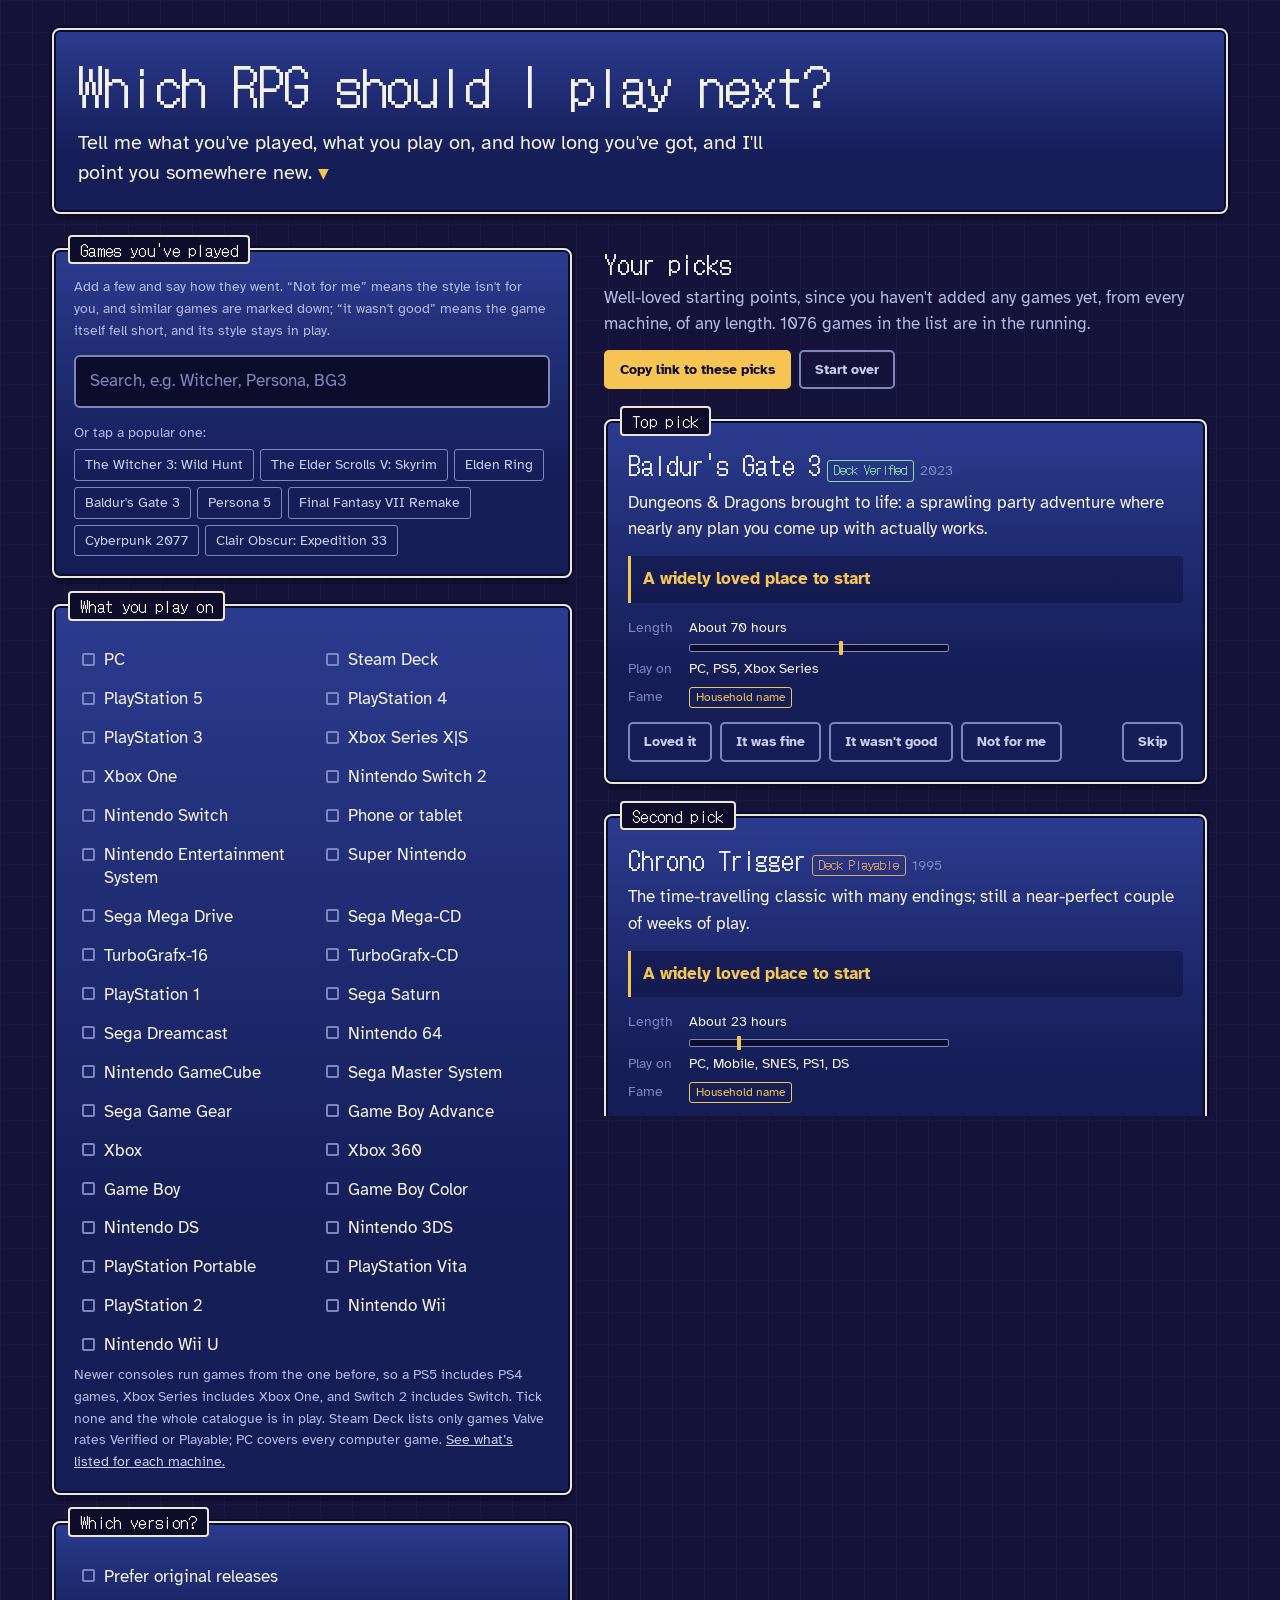
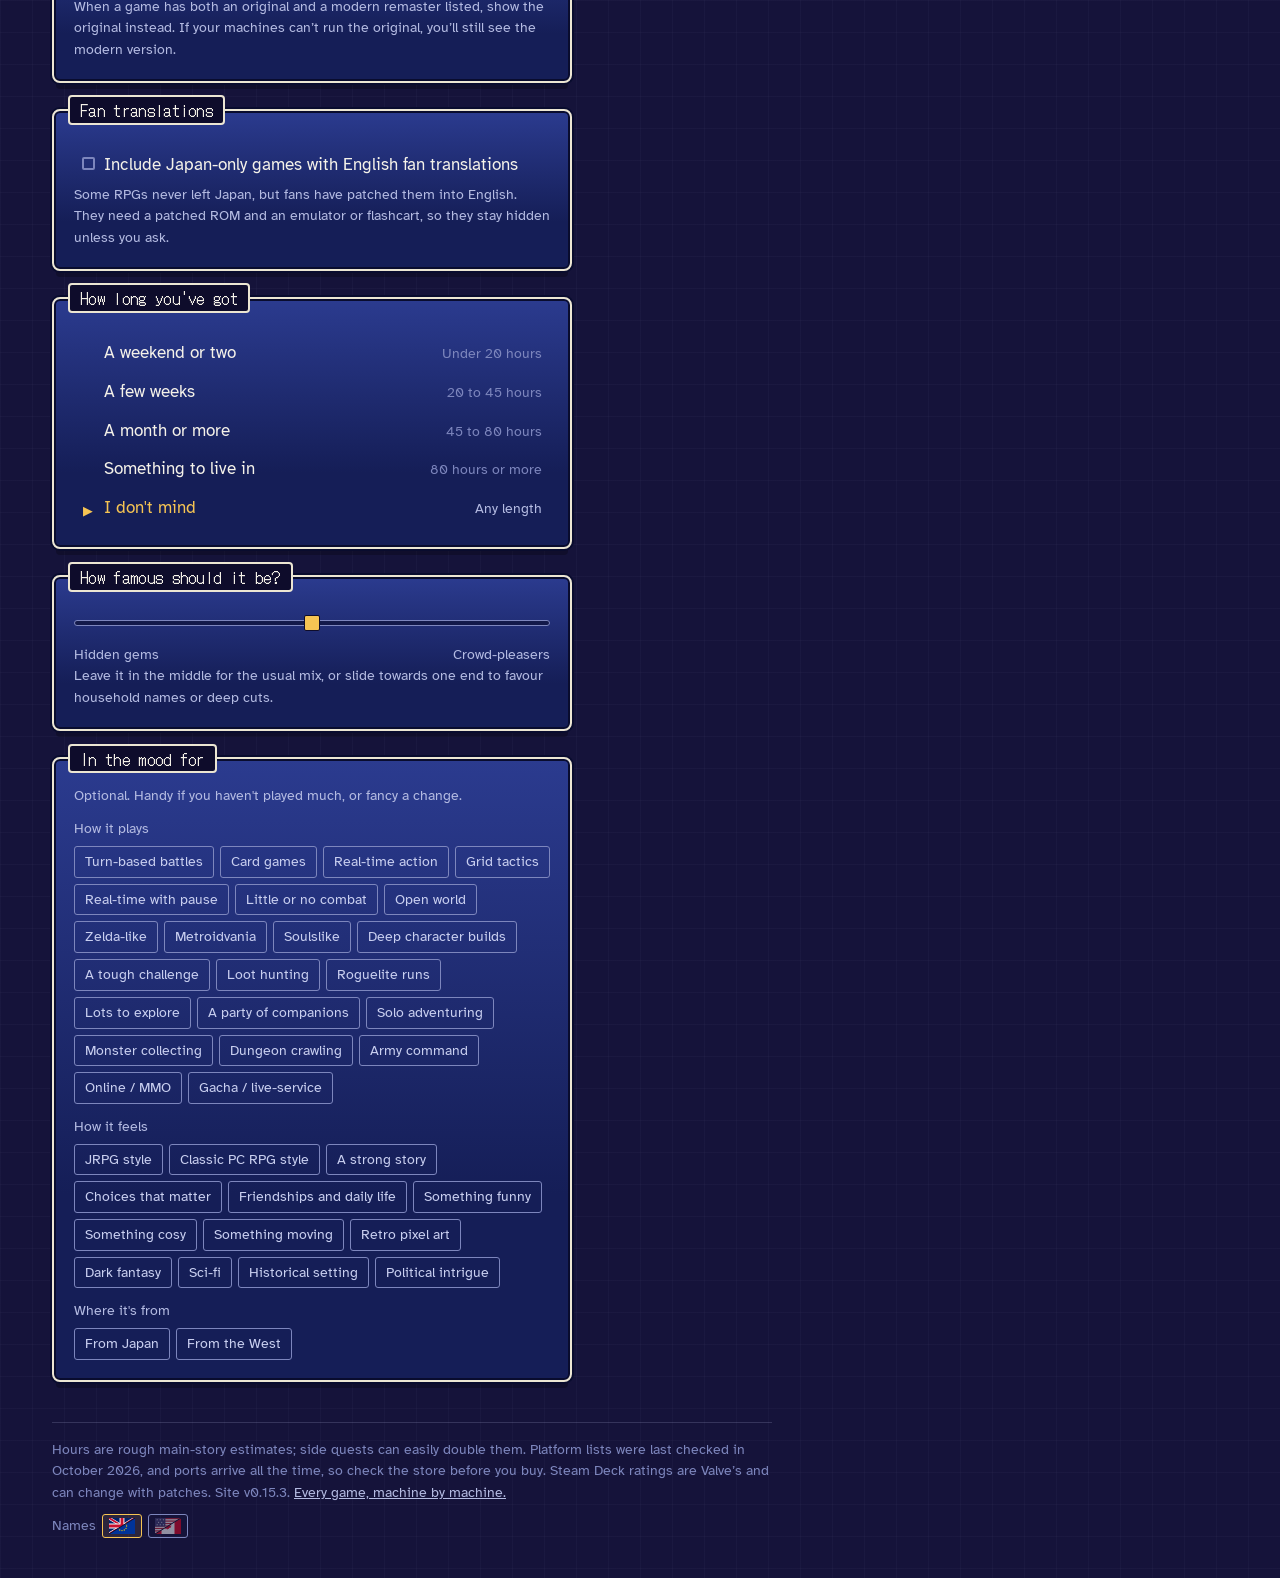
==== index.html @ 45188379 "chore: Bump the footer version to 0.15.3" ====
<!doctype html>
<html lang="en-GB">
<head>
  <meta charset="utf-8">
  <meta name="viewport" content="width=device-width, initial-scale=1">
  <title>Which RPG should I play next?</title>
  <meta name="description" content="Tell it what RPGs you've played, what you play on, and how long you've got, and it suggests what to play next.">
  <meta name="color-scheme" content="dark">
  <meta name="theme-color" content="#15133a">
  <link rel="icon" href="favicon.svg" type="image/svg+xml">
  <link rel="preconnect" href="https://fonts.googleapis.com">
  <link rel="preconnect" href="https://fonts.gstatic.com" crossorigin>
  <link rel="stylesheet" href="https://fonts.googleapis.com/css2?family=Atkinson+Hyperlegible:ital,wght@0,400;0,700;1,400&family=DotGothic16&display=swap">
  <link rel="stylesheet" href="css/style.css">
</head>
<body>
  <a class="skip-link" href="#results">Skip to your picks</a>

  <div class="page">
    <header class="intro window">
      <h1>Which RPG should I play next?</h1>
      <p class="dialogue" id="dialogue">Tell me what you've played, what you play on, and how long you've got, and I'll point you somewhere new.</p>
    </header>

    <noscript>
      <p class="window noscript">This page needs JavaScript to work out your picks. Turn it on and reload.</p>
    </noscript>

    <main class="layout">
      <form class="choices" id="choices" autocomplete="off">
        <section class="window" aria-labelledby="played-title">
          <h2 class="nameplate" id="played-title">Games you've played</h2>
          <p class="hint">Add a few and say how they went. &ldquo;Not for me&rdquo; means the style isn't for you, and similar games are marked down; &ldquo;it wasn't good&rdquo; means the game itself fell short, and its style stays in play.</p>

          <div class="combo">
            <label class="sr-only" for="game-search">Search for a game you've played</label>
            <input id="game-search" class="search" type="text" role="combobox"
                   aria-autocomplete="list" aria-expanded="false" aria-controls="game-options"
                   placeholder="Search, e.g. Witcher, Persona, BG3" spellcheck="false">
            <ul id="game-options" class="options" role="listbox" aria-label="Matching games" hidden></ul>
          </div>

          <div class="quick" id="quick-wrap">
            <p class="quick-label" id="quick-label">Or tap a popular one:</p>
            <div class="quick-list" id="quick-add" role="group" aria-labelledby="quick-label"></div>
          </div>

          <ul class="played" id="played-list" aria-label="Your played games"></ul>
        </section>

        <section class="window" aria-labelledby="machines-title">
          <h2 class="nameplate" id="machines-title">What you play on</h2>
          <fieldset>
            <legend class="sr-only">Machines you own</legend>
            <div class="menu menu-grid" id="machines"></div>
          </fieldset>
          <div class="menu machine-filter" id="machine-filter" hidden>
            <label class="opt opt-check" id="native-opt">
              <input type="checkbox" id="native-only">
              <span class="mark" aria-hidden="true"></span>
              <span class="label">Only games made for these machines</span>
            </label>
            <label class="opt opt-check">
              <input type="checkbox" id="home-only">
              <span class="mark" aria-hidden="true"></span>
              <span class="label">Hide ports from other machines</span>
            </label>
          </div>
          <p class="hint">Newer consoles run games from the one before, so a PS5 includes PS4 games, Xbox Series includes Xbox One, and Switch 2 includes Switch. Tick none and the whole catalogue is in play. Steam Deck lists only games Valve rates Verified or Playable; PC covers every computer game. <a href="catalogue.html">See what&#8217;s listed for each machine.</a></p>
        </section>

        <section class="window" aria-labelledby="version-title">
          <h2 class="nameplate" id="version-title">Which version?</h2>
          <div class="menu">
            <label class="opt opt-check">
              <input type="checkbox" id="prefer-original">
              <span class="mark" aria-hidden="true"></span>
              <span class="label">Prefer original releases</span>
            </label>
          </div>
          <p class="hint">When a game has both an original and a modern remaster listed, show the original instead. If your machines can&#8217;t run the original, you&#8217;ll still see the modern version.</p>
        </section>

        <section class="window" id="fan-section" aria-labelledby="fan-title" hidden>
          <h2 class="nameplate" id="fan-title">Fan translations</h2>
          <div class="menu">
            <label class="opt opt-check">
              <input type="checkbox" id="fan-toggle">
              <span class="mark" aria-hidden="true"></span>
              <span class="label">Include Japan-only games with English fan translations</span>
            </label>
          </div>
          <p class="hint">Some RPGs never left Japan, but fans have patched them into English. They need a patched ROM and an emulator or flashcart, so they stay hidden unless you ask.</p>
        </section>

        <section class="window" aria-labelledby="time-title">
          <h2 class="nameplate" id="time-title">How long you've got</h2>
          <fieldset>
            <legend class="sr-only">How long you want to play for</legend>
            <div class="menu" id="lengths"></div>
          </fieldset>
        </section>

        <section class="window" aria-labelledby="fame-title">
          <h2 class="nameplate" id="fame-title">How famous should it be?</h2>
          <div class="fame-slider">
            <label class="sr-only" for="fame-range">How far to lean between hidden gems and crowd-pleasers</label>
            <input type="range" id="fame-range" min="0" max="100" step="10" value="50">
            <div class="fame-ends" aria-hidden="true">
              <span>Hidden gems</span>
              <span>Crowd-pleasers</span>
            </div>
          </div>
          <p class="hint">Leave it in the middle for the usual mix, or slide towards one end to favour household names or deep cuts.</p>
        </section>

        <section class="window" aria-labelledby="mood-title">
          <h2 class="nameplate" id="mood-title">In the mood for</h2>
          <p class="hint">Optional. Handy if you haven't played much, or fancy a change.</p>
          <div id="moods"></div>
        </section>

        <section class="window" id="different-section" aria-labelledby="different-title" hidden>
          <h2 class="nameplate" id="different-title">Up for something new?</h2>
          <p class="hint">Optional. Flip the picks away from your usual taste.</p>
          <div class="menu">
            <label class="opt opt-check">
              <input type="checkbox" id="different-toggle">
              <span class="mark" aria-hidden="true"></span>
              <span class="label">Show me something different</span>
            </label>
          </div>
        </section>

        <a class="jump" href="#results">See your picks</a>
      </form>

      <section class="results" id="results" aria-labelledby="results-title" tabindex="-1">
        <div class="results-head">
          <h2 id="results-title">Your picks</h2>
          <p class="summary" id="results-summary"></p>
          <div class="actions">
            <button type="button" class="btn" id="copy-link">Copy link to these picks</button>
            <button type="button" class="btn btn-quiet" id="unskip" hidden>Bring back skipped titles</button>
            <button type="button" class="btn btn-quiet" id="reset">Start over</button>
          </div>
        </div>
        <div id="picks"></div>
      </section>
    </main>

    <footer class="footer">
      <p>Hours are rough main-story estimates; side quests can easily double them. Platform lists were last checked in <span id="updated">October 2026</span>, and ports arrive all the time, so check the store before you buy. Steam Deck ratings are Valve&#8217;s and can change with patches. Site v<span id="version">0.15.3</span>. <a href="catalogue.html">Every game, machine by machine.</a></p>
      <div class="name-toggle" role="group" aria-label="Game names">
        <span class="name-toggle-label" aria-hidden="true">Names</span>
        <button type="button" class="name-opt" data-name="eu" aria-pressed="true" aria-label="UK and European names">
          <svg viewBox="0 0 26 16" width="26" height="16" aria-hidden="true" focusable="false">
            <defs>
              <clipPath id="feu-a"><polygon points="0,0 26,0 0,16"/></clipPath>
              <clipPath id="feu-b"><polygon points="26,0 26,16 0,16"/></clipPath>
            </defs>
            <g clip-path="url(#feu-a)">
              <rect width="26" height="16" fill="#012169"/>
              <path d="M0 0L26 16M26 0L0 16" stroke="#ffffff" stroke-width="2.8"/>
              <path d="M0 0L26 16M26 0L0 16" stroke="#c8102e" stroke-width="1.9"/>
              <path d="M13 0V16M0 8H26" stroke="#ffffff" stroke-width="4.8"/>
              <path d="M13 0V16M0 8H26" stroke="#c8102e" stroke-width="2.9"/>
            </g>
            <g clip-path="url(#feu-b)">
              <rect width="26" height="16" fill="#003399"/>
              <g fill="#ffcc00">
                <circle cx="17.6" cy="8" r="0.65"/><circle cx="17" cy="5.7" r="0.65"/><circle cx="15.3" cy="4" r="0.65"/>
                <circle cx="13" cy="3.4" r="0.65"/><circle cx="10.7" cy="4" r="0.65"/><circle cx="9" cy="5.7" r="0.65"/>
                <circle cx="8.4" cy="8" r="0.65"/><circle cx="9" cy="10.3" r="0.65"/><circle cx="10.7" cy="12" r="0.65"/>
                <circle cx="13" cy="12.6" r="0.65"/><circle cx="15.3" cy="12" r="0.65"/><circle cx="17" cy="10.3" r="0.65"/>
              </g>
            </g>
            <line x1="0" y1="16" x2="26" y2="0" stroke="#0e0c2b" stroke-width="1"/>
          </svg>
        </button>
        <button type="button" class="name-opt" data-name="na" aria-pressed="false" aria-label="North American names">
          <svg viewBox="0 0 26 16" width="26" height="16" aria-hidden="true" focusable="false">
            <defs>
              <clipPath id="fna-a"><polygon points="0,0 26,0 0,16"/></clipPath>
              <clipPath id="fna-b"><polygon points="26,0 26,16 0,16"/></clipPath>
            </defs>
            <g clip-path="url(#fna-a)">
              <rect width="26" height="16" fill="#f7f7f7"/>
              <g fill="#b22234">
                <rect width="26" height="1.24" y="0"/><rect width="26" height="1.24" y="2.46"/><rect width="26" height="1.24" y="4.92"/>
                <rect width="26" height="1.24" y="7.38"/><rect width="26" height="1.24" y="9.85"/><rect width="26" height="1.24" y="12.31"/>
                <rect width="26" height="1.24" y="14.77"/>
              </g>
              <rect width="10.4" height="8.62" fill="#3c3b6e"/>
              <g fill="#ffffff">
                <circle cx="2.1" cy="1.8" r="0.5"/><circle cx="5.2" cy="1.8" r="0.5"/><circle cx="8.3" cy="1.8" r="0.5"/>
                <circle cx="3.65" cy="4.3" r="0.5"/><circle cx="6.75" cy="4.3" r="0.5"/>
                <circle cx="2.1" cy="6.8" r="0.5"/><circle cx="5.2" cy="6.8" r="0.5"/><circle cx="8.3" cy="6.8" r="0.5"/>
              </g>
            </g>
            <g clip-path="url(#fna-b)">
              <rect width="26" height="16" fill="#f7f7f7"/>
              <rect width="6.5" height="16" fill="#d80621"/>
              <rect x="19.5" width="6.5" height="16" fill="#d80621"/>
              <path fill="#d80621" d="M13 4.4l1 1.8 1.5-.6-.5 1.8 1.7.4-1.4 1.3.5.9-1.8-.3.2 1.5-1.2-.6-.8 1.1-.8-1.1-1.2.6.2-1.5-1.8.3.5-.9-1.4-1.3 1.7-.4-.5-1.8 1.5.6z"/>
            </g>
            <line x1="0" y1="16" x2="26" y2="0" stroke="#0e0c2b" stroke-width="1"/>
          </svg>
        </button>
      </div>
    </footer>
  </div>

  <div class="sr-only" id="announcer" aria-live="polite"></div>

  <script src="js/games.js"></script>
  <script src="js/recommend.js"></script>
  <script src="js/app.js"></script>
</body>
</html>
---- css/style.css ----
/*
 * Look and feel: classic RPG menu windows on a night-sky backdrop.
 * The one loud idea is the window frame and its gold selection cursor;
 * everything else stays quiet so the picks are easy to read.
 */

:root {
  --night: #15133a;
  --night-deep: #0e0c2b;
  --win-top: #2b3b8f;
  --win-bottom: #151e57;
  --frame: #ece6d3;
  --frame-shadow: #090c2e;
  --ink: #f5f2e9;
  --muted: #b4bbe2;
  --faint: #7d86bd;
  --gold: #f6c453;
  --mint: #8bdda6;
  --rose: #f29393;
  --amber: #e8a15d;
  --mist: #c9cff0;

  --display: "DotGothic16", ui-monospace, "Courier New", monospace;
  --body: "Atkinson Hyperlegible", system-ui, -apple-system, "Segoe UI", sans-serif;

  --step--1: 0.875rem;
  --step-0: 1.0625rem;
  --step-1: 1.25rem;
  --step-2: 1.6rem;
  --step-3: clamp(2rem, 4.6vw, 3.25rem);

  --gutter: 16px;
  color-scheme: dark;
}

*,
*::before,
*::after { box-sizing: border-box; }

html { -webkit-text-size-adjust: 100%; }

body {
  margin: 0;
  min-height: 100vh;
  background-color: var(--night);
  /* A faint tile grid, like the squares of an overworld map */
  background-image:
    linear-gradient(rgba(180, 187, 226, 0.035) 1px, transparent 1px),
    linear-gradient(90deg, rgba(180, 187, 226, 0.035) 1px, transparent 1px);
  background-size: 32px 32px;
  color: var(--ink);
  font-family: var(--body);
  font-size: var(--step-0);
  line-height: 1.55;
}

h1, h2, h3, h4 { margin: 0; font-weight: 400; }
p { margin: 0; }
ul, ol { margin: 0; padding: 0; list-style: none; }
fieldset { border: 0; margin: 0; padding: 0; min-width: 0; }
button, input { font: inherit; color: inherit; }

:focus-visible {
  outline: 2px dashed var(--gold);
  outline-offset: 3px;
}

.sr-only {
  position: absolute !important;
  width: 1px; height: 1px;
  padding: 0; margin: -1px;
  overflow: hidden; clip: rect(0 0 0 0);
  white-space: nowrap; border: 0;
}

.skip-link {
  position: absolute;
  left: 12px; top: -60px;
  z-index: 10;
  padding: 8px 14px;
  background: var(--gold);
  color: var(--night-deep);
  font-weight: 700;
  border-radius: 4px;
}
.skip-link:focus { top: 12px; }

/* ---------- Page layout ---------- */

.page {
  max-width: 1240px;
  margin: 0 auto;
  padding: 28px var(--gutter) 40px;
}

.layout {
  display: grid;
  gap: 8px;
  grid-template-columns: minmax(0, 1fr);
  margin-top: 8px;
}

@media (min-width: 1000px) {
  :root { --gutter: 32px; }
  .layout {
    grid-template-columns: minmax(0, 5fr) minmax(0, 6fr);
    gap: 32px;
    align-items: start;
  }
  .results {
    position: sticky;
    top: 16px;
    max-height: calc(100vh - 32px);
    overflow-y: auto;
    scrollbar-gutter: stable;
    scrollbar-color: var(--faint) transparent;
    padding-right: 6px;
  }
  .jump { display: none !important; }
}

/* ---------- The window frame ---------- */

.window {
  position: relative;
  margin-top: 26px;
  padding: 26px 20px 20px;
  border: 2px solid var(--frame);
  border-radius: 8px;
  background: linear-gradient(180deg, var(--win-top), var(--win-bottom) 70%);
  /* Dark keyline inside and out, for the classic double-frame look */
  box-shadow:
    0 0 0 2px var(--frame-shadow),
    inset 0 0 0 2px var(--frame-shadow),
    0 10px 0 -4px rgba(0, 0, 0, 0.25);
}

.nameplate {
  position: absolute;
  top: -0.95em;
  left: 14px;
  padding: 2px 10px 1px;
  background: var(--night-deep);
  border: 2px solid var(--frame);
  border-radius: 4px;
  font-family: var(--display);
  font-size: 1rem;
  line-height: 1.4;
  color: var(--ink);
  letter-spacing: 0.02em;
}

.hint {
  color: var(--muted);
  font-size: var(--step--1);
  max-width: 60ch;
}

/* ---------- Intro ---------- */

.intro {
  margin-top: 0;
  padding: 26px 24px 22px;
}

.intro h1 {
  font-family: var(--display);
  font-size: var(--step-3);
  line-height: 1.12;
  letter-spacing: 0.01em;
  max-width: 18ch;
  text-wrap: balance;
}

@media (min-width: 760px) {
  .intro h1 { max-width: none; }
}

.dialogue {
  margin-top: 14px;
  max-width: 54ch;
  min-height: 3.1em;
  font-size: var(--step-1);
  line-height: 1.5;
  color: var(--ink);
}

.caret {
  display: inline-block;
  margin-left: 6px;
  color: var(--gold);
  font-size: 0.7em;
  vertical-align: 0.1em;
  animation: caret-bob 0.9s steps(2, end) infinite;
}

@keyframes caret-bob {
  0% { transform: translateY(0); }
  100% { transform: translateY(3px); }
}

.noscript { margin-top: 26px; }

/* ---------- Played games ---------- */

.combo { position: relative; margin-top: 14px; }

.search {
  width: 100%;
  padding: 11px 14px;
  background: var(--night-deep);
  border: 2px solid var(--faint);
  border-radius: 6px;
  color: var(--ink);
}
.search::placeholder { color: var(--faint); }
.search:focus { border-color: var(--gold); outline: none; }
.search:focus-visible { outline: none; box-shadow: 0 0 0 2px rgba(246, 196, 83, 0.35); }

.options {
  position: absolute;
  z-index: 5;
  left: 0; right: 0;
  top: calc(100% + 6px);
  max-height: 320px;
  overflow-y: auto;
  padding: 6px;
  background: var(--night-deep);
  border: 2px solid var(--frame);
  border-radius: 6px;
  box-shadow: 0 0 0 2px var(--frame-shadow), 0 14px 30px rgba(0, 0, 0, 0.45);
}

.option {
  position: relative;
  display: flex;
  align-items: baseline;
  justify-content: space-between;
  gap: 12px;
  padding: 8px 10px 8px 28px;
  border-radius: 4px;
  cursor: pointer;
}
.option .year { color: var(--faint); font-size: var(--step--1); flex: none; }
.option.is-active { background: rgba(246, 196, 83, 0.12); }
.option.is-active::before {
  content: "\25B6";
  position: absolute;
  left: 8px;
  color: var(--gold);
  font-size: 0.75em;
  top: 0.95em;
}
.option.is-empty { cursor: default; color: var(--muted); padding-left: 10px; }

.quick { margin-top: 14px; }
.quick-label { color: var(--muted); font-size: var(--step--1); }
.quick-list { display: flex; flex-wrap: wrap; gap: 6px; margin-top: 6px; }
.quick[hidden] { display: none; }

.chip-btn {
  padding: 4px 10px;
  background: transparent;
  border: 1px solid var(--faint);
  border-radius: 3px;
  color: var(--mist);
  font-size: var(--step--1);
  cursor: pointer;
}
.chip-btn:hover { border-color: var(--gold); color: var(--ink); }

.played { margin-top: 16px; display: grid; gap: 8px; }
.played:empty { display: none; }

.played-row {
  display: grid;
  grid-template-columns: minmax(0, 1fr) auto;
  grid-template-areas:
    "title remove"
    "feel feel";
  gap: 8px 10px;
  align-items: center;
  padding: 10px 10px 10px 12px;
  background: rgba(9, 12, 46, 0.45);
  border-radius: 6px;
}
.played-title { grid-area: title; font-weight: 700; line-height: 1.3; }
.feel { grid-area: feel; display: flex; flex-wrap: wrap; gap: 4px; }
.remove { grid-area: remove; }

/* Beside the title when the page is one wide column. The two-column layout's
   sidebar is too narrow for four verdicts, so there they stay underneath. */
@media (min-width: 640px) and (max-width: 999px) {
  .played-row {
    grid-template-columns: minmax(14rem, 1fr) auto auto;
    grid-template-areas: "title feel remove";
  }
}

.feel-opt { position: relative; }
.feel-opt input {
  position: absolute;
  inset: 0;
  opacity: 0;
  margin: 0;
  cursor: pointer;
}
.feel-opt span {
  display: inline-block;
  padding: 3px 9px;
  border: 1px solid var(--faint);
  border-radius: 3px;
  font-size: var(--step--1);
  color: var(--muted);
  white-space: nowrap;
}
.feel-opt input:checked + span { color: var(--night-deep); font-weight: 700; }
.feel-loved input:checked + span { background: var(--mint); border-color: var(--mint); }
.feel-fine input:checked + span { background: var(--mist); border-color: var(--mist); }
.feel-bad input:checked + span { background: var(--amber); border-color: var(--amber); }
.feel-disliked input:checked + span { background: var(--rose); border-color: var(--rose); }
.feel-opt input:focus-visible + span { outline: 2px dashed var(--gold); outline-offset: 2px; }
.feel-opt input:not(:checked):hover + span { border-color: var(--ink); color: var(--ink); }

.remove {
  width: 30px;
  height: 30px;
  display: grid;
  place-items: center;
  background: transparent;
  border: 1px solid transparent;
  border-radius: 4px;
  color: var(--muted);
  font-size: 1.2rem;
  line-height: 1;
  cursor: pointer;
}
.remove:hover { color: var(--rose); border-color: var(--rose); }

/* ---------- Menu options (machines, length) ---------- */

.menu { display: grid; gap: 2px; margin-top: 10px; }
.menu-grid { grid-template-columns: repeat(2, minmax(0, 1fr)); gap: 2px 12px; }

.opt {
  position: relative;
  display: flex;
  align-items: baseline;
  gap: 10px;
  padding: 7px 8px 7px 30px;
  border-radius: 4px;
  cursor: pointer;
}
.opt input {
  position: absolute;
  opacity: 0;
  width: 1px; height: 1px;
  margin: 0;
}
.opt:hover { background: rgba(255, 255, 255, 0.05); }
.opt .label { line-height: 1.35; }
.opt .detail { color: var(--faint); font-size: var(--step--1); margin-left: auto; white-space: nowrap; }
.opt input:checked ~ .label { color: var(--gold); }
.opt input:checked ~ .detail { color: var(--muted); }
.opt input:focus-visible ~ .label { outline: 2px dashed var(--gold); outline-offset: 3px; }

/* Single choice: the menu cursor marks your pick */
.opt-radio .mark {
  position: absolute;
  left: 9px;
  top: 0.9em;
  font-size: 0.75em;
  color: var(--gold);
  visibility: hidden;
}
.opt-radio .mark::before { content: "\25B6"; }
.opt-radio input:checked ~ .mark { visibility: visible; }
.opt-radio:hover input:not(:checked) ~ .mark { visibility: visible; color: var(--faint); }
.opt[hidden] { display: none; }

/* Multiple choice: a small pixel box that fills in */
.opt-check .mark {
  position: absolute;
  left: 8px;
  top: 0.62em;
  width: 13px;
  height: 13px;
  border: 2px solid var(--faint);
  border-radius: 2px;
}
.opt-check input:checked ~ .mark {
  border-color: var(--gold);
  background: var(--gold);
  box-shadow: inset 0 0 0 2px var(--win-bottom);
}

/* The native-only filter sits just under the machine list */
.machine-filter { margin-top: 8px; padding-top: 8px; border-top: 1px solid rgba(255, 255, 255, 0.08); }
.machine-filter[hidden] { display: none; }

/* ---------- Mood toggles ---------- */

.mood-group + .mood-group { margin-top: 12px; }
.mood-group h3 {
  font-family: var(--body);
  font-size: var(--step--1);
  color: var(--muted);
  margin-top: 12px;
}
.mood-list { display: flex; flex-wrap: wrap; gap: 6px; margin-top: 6px; }

.toggle { position: relative; }
.toggle input { position: absolute; inset: 0; opacity: 0; margin: 0; cursor: pointer; }
.toggle span {
  display: inline-block;
  padding: 4px 10px;
  border: 1px solid var(--faint);
  border-radius: 3px;
  font-size: var(--step--1);
  color: var(--mist);
}
.toggle input:hover + span { border-color: var(--ink); color: var(--ink); }
.toggle input:checked + span {
  border-color: var(--gold);
  color: var(--gold);
  background: rgba(246, 196, 83, 0.1);
}
.toggle input:focus-visible + span { outline: 2px dashed var(--gold); outline-offset: 2px; }

/* ---------- Popularity slider ---------- */

.fame-slider { margin-top: 8px; }
.fame-slider input[type="range"] {
  -webkit-appearance: none;
  appearance: none;
  width: 100%;
  height: 24px;
  margin: 0;
  background: transparent;
  cursor: pointer;
}
.fame-slider input[type="range"]::-webkit-slider-runnable-track {
  height: 6px;
  background: rgba(9, 12, 46, 0.6);
  border: 1px solid var(--faint);
  border-radius: 3px;
}
.fame-slider input[type="range"]::-webkit-slider-thumb {
  -webkit-appearance: none;
  width: 16px;
  height: 16px;
  margin-top: -6px;
  background: var(--gold);
  border: 1px solid var(--night-deep);
  border-radius: 2px;
}
.fame-slider input[type="range"]::-moz-range-track {
  height: 6px;
  background: rgba(9, 12, 46, 0.6);
  border: 1px solid var(--faint);
  border-radius: 3px;
}
.fame-slider input[type="range"]::-moz-range-thumb {
  width: 14px;
  height: 14px;
  background: var(--gold);
  border: 1px solid var(--night-deep);
  border-radius: 2px;
}
.fame-ends {
  display: flex;
  justify-content: space-between;
  gap: 10px;
  color: var(--muted);
  font-size: var(--step--1);
}

.jump {
  display: block;
  margin: 24px 0 6px;
  padding: 12px 16px;
  text-align: center;
  background: var(--gold);
  color: var(--night-deep);
  font-weight: 700;
  border-radius: 6px;
  text-decoration: none;
}

/* ---------- Results ---------- */

.results { margin-top: 18px; }
.results:focus { outline: none; }

@media (min-width: 1000px) {
  .results { margin-top: 26px; }
}

.results-head h2 {
  font-family: var(--display);
  font-size: var(--step-2);
  line-height: 1.2;
}
.summary { margin-top: 6px; color: var(--muted); max-width: 62ch; }

.actions[hidden] { display: none; }
.actions { display: flex; flex-wrap: wrap; gap: 8px; margin-top: 12px; }

.btn {
  padding: 7px 14px;
  background: var(--gold);
  color: var(--night-deep);
  border: 2px solid var(--gold);
  border-radius: 5px;
  font-weight: 700;
  font-size: var(--step--1);
  cursor: pointer;
}
.btn:hover { background: #ffd877; border-color: #ffd877; }
.btn-quiet {
  background: transparent;
  color: var(--mist);
  border-color: var(--faint);
}
.btn-quiet:hover { background: transparent; border-color: var(--ink); color: var(--ink); }

.empty-state p + p { margin-top: 8px; }
.empty-state .lead {
  font-family: var(--display);
  font-size: var(--step-1);
  line-height: 1.35;
}

.pick { padding: 28px 22px 20px; }
.pick + .pick { margin-top: 30px; }
.pick:first-child { margin-top: 30px; }

.pick-title {
  font-family: var(--display);
  font-size: var(--step-2);
  line-height: 1.2;
  text-wrap: balance;
}
.pick-year {
  font-family: var(--body);
  font-size: var(--step--1);
  color: var(--faint);
  margin-left: 6px;
  white-space: nowrap;
}

.pitch { margin-top: 8px; max-width: 62ch; }

.why {
  margin-top: 14px;
  padding: 10px 12px;
  border-left: 3px solid var(--gold);
  background: rgba(9, 12, 46, 0.4);
  border-radius: 0 4px 4px 0;
}
.because { font-weight: 700; color: var(--gold); }
.why-detail { margin-top: 2px; color: var(--mist); font-size: var(--step--1); }
.why-moods { display: flex; flex-wrap: wrap; align-items: center; gap: 4px 8px; margin-top: 8px; }
.why-moods-label { font-size: 0.8rem; color: var(--muted); }
.why-moods ul { display: flex; flex-wrap: wrap; gap: 4px; }
.why-moods li {
  padding: 1px 8px;
  border: 1px solid var(--gold);
  border-radius: 3px;
  font-size: 0.8rem;
  color: var(--gold);
}

.facts {
  display: grid;
  grid-template-columns: max-content minmax(0, 1fr);
  gap: 6px 16px;
  margin: 14px 0 0;
  font-size: var(--step--1);
}
.facts dt { color: var(--faint); }
.facts dd { margin: 0; }
.verdict-longer, .verdict-shorter { color: var(--rose); }
.verdict-fits { color: var(--mint); }

/* Length gauge: where this game sits against the time you asked for */
.gauge {
  position: relative;
  height: 8px;
  max-width: 260px;
  margin-top: 6px;
  background: var(--night-deep);
  border: 1px solid var(--faint);
  border-radius: 2px;
}
.gauge-range {
  position: absolute;
  top: 0; bottom: 0;
  background: rgba(139, 221, 166, 0.35);
}
.gauge-mark {
  position: absolute;
  top: -4px;
  width: 4px;
  height: 14px;
  margin-left: -2px;
  background: var(--gold);
  border-radius: 1px;
}

.note { margin-top: 8px; font-size: var(--step--1); color: var(--faint); }

.pick-actions { display: flex; flex-wrap: wrap; gap: 8px; margin-top: 14px; }
/* Skipping is a browsing action, kept apart from the four verdicts */
.pick-skip { margin-left: auto; }

.more { margin-top: 34px; padding: 24px 18px 14px; }
.more-list { display: grid; }
.more-item {
  display: grid;
  gap: 2px;
  padding: 10px 2px;
  border-top: 1px solid rgba(180, 187, 226, 0.2);
}
.more-item:first-child { border-top: 0; padding-top: 2px; }
.more-top { display: flex; flex-wrap: wrap; align-items: baseline; justify-content: space-between; gap: 2px 12px; }
.more-title { font-weight: 700; }
.more-meta { font-size: var(--step--1); color: var(--muted); }
.more-pitch { max-width: 62ch; }
.more-why { font-size: var(--step--1); color: var(--mist); }

.more-actions { display: flex; flex-wrap: wrap; gap: 6px; margin-top: 4px; }
.more-skip { margin-left: auto; }
.more-add {
  padding: 3px 9px;
  background: transparent;
  border: 1px solid var(--faint);
  border-radius: 3px;
  color: var(--mist);
  font-size: var(--step--1);
  cursor: pointer;
}
.more-add:hover { border-color: var(--gold); color: var(--ink); }

/* ---------- Catalogue audit ---------- */

.audit-nav { display: flex; flex-wrap: wrap; gap: 6px; margin-top: 18px; }
.audit-actions { display: flex; flex-wrap: wrap; gap: 6px; margin-top: 8px; }
.audit-chip {
  padding: 4px 10px;
  background: transparent;
  border: 1px solid var(--faint);
  border-radius: 3px;
  color: var(--mist);
  font-size: var(--step--1);
  text-decoration: none;
  cursor: pointer;
}
.audit-chip:hover { border-color: var(--gold); color: var(--ink); }

.audit-toggle {
  padding: 0;
  background: none;
  border: 0;
  font: inherit;
  color: inherit;
  cursor: pointer;
}
.audit-machine .nameplate:hover { border-color: var(--gold); }
.audit-caret { margin-right: 7px; color: var(--gold); font-size: 0.7em; }
.audit-caret::before { content: "\25B6"; }
.audit-toggle[aria-expanded="true"] .audit-caret::before { content: "\25BC"; }

.audit-count { display: block; margin-top: 10px; color: var(--muted); font-size: var(--step--1); }
.audit-complete {
  display: inline-block;
  margin-left: 8px;
  padding: 1px 8px;
  border: 1px solid var(--mint);
  border-radius: 3px;
  color: var(--mint);
  font-size: 0.8rem;
}

.audit-list { margin-top: 8px; }
.audit-list li {
  padding: 8px 2px;
  border-top: 1px solid rgba(180, 187, 226, 0.18);
  font-size: var(--step--1);
}
.audit-list li:first-child { border-top: 0; }
.audit-title { font-weight: 700; color: var(--ink); }

.region-mark { margin-left: 6px; color: var(--gold); font-size: 0.9em; cursor: help; }
.audit-meta { color: var(--muted); }
.audit-note { margin-top: 2px; color: var(--faint); }

/* ---------- Fame tiers ---------- */

.fame-chip {
  display: inline-block;
  padding: 0 6px;
  border: 1px solid currentColor;
  border-radius: 3px;
  font-size: 0.78rem;
  line-height: 1.55;
  color: var(--muted);
  white-space: nowrap;
  cursor: help;
}
.fame-1 { color: var(--faint); }
.fame-2 { color: var(--mist); }
.fame-3 { color: var(--mint); }
.fame-4 { color: var(--gold); }

/* The marker for Japan-only games playable via an English fan translation */
.fan-chip {
  display: inline-block;
  margin-left: 6px;
  padding: 0 6px;
  border: 1px solid currentColor;
  border-radius: 3px;
  font-size: 0.78rem;
  line-height: 1.55;
  color: var(--amber);
  white-space: nowrap;
  cursor: help;
}

/* Valve's Steam Deck rating */
.deck-chip {
  display: inline-block;
  margin-left: 6px;
  padding: 0 6px;
  border: 1px solid currentColor;
  border-radius: 3px;
  font-size: 0.78rem;
  line-height: 1.55;
  white-space: nowrap;
  cursor: help;
}
.deck-verified { color: var(--mint); }
.deck-playable { color: var(--amber); }

.fame-key {
  display: grid;
  gap: 4px;
  margin-top: 10px;
  font-size: var(--step--1);
  color: var(--muted);
}
.fame-key li { display: flex; align-items: baseline; gap: 8px; }

.dialogue a { color: var(--gold); }
.hint a { color: var(--mist); }
.hint a:hover { color: var(--ink); }

/* ---------- Game name toggle ---------- */

.name-toggle { display: flex; align-items: center; gap: 6px; margin-top: 10px; }
.name-toggle-label { color: var(--faint); font-size: var(--step--1); }
.name-opt {
  padding: 3px 6px;
  background: transparent;
  border: 1px solid var(--faint);
  border-radius: 3px;
  line-height: 0;
  cursor: pointer;
}
.name-opt svg { display: block; }
.name-opt[aria-pressed="false"] svg { opacity: 0.55; }
.name-opt:hover svg { opacity: 1; }
.name-opt:hover { border-color: var(--ink); }
.name-opt[aria-pressed="true"] { border-color: var(--gold); background: rgba(246, 196, 83, 0.1); }

/* ---------- Footer ---------- */

.footer {
  margin-top: 40px;
  padding-top: 16px;
  border-top: 1px solid rgba(180, 187, 226, 0.2);
  color: var(--faint);
  font-size: var(--step--1);
  max-width: 80ch;
}
.footer a { color: var(--muted); }

@media (prefers-reduced-motion: reduce) {
  .caret { animation: none; }
  * { scroll-behavior: auto !important; }
}

html { scroll-behavior: smooth; }
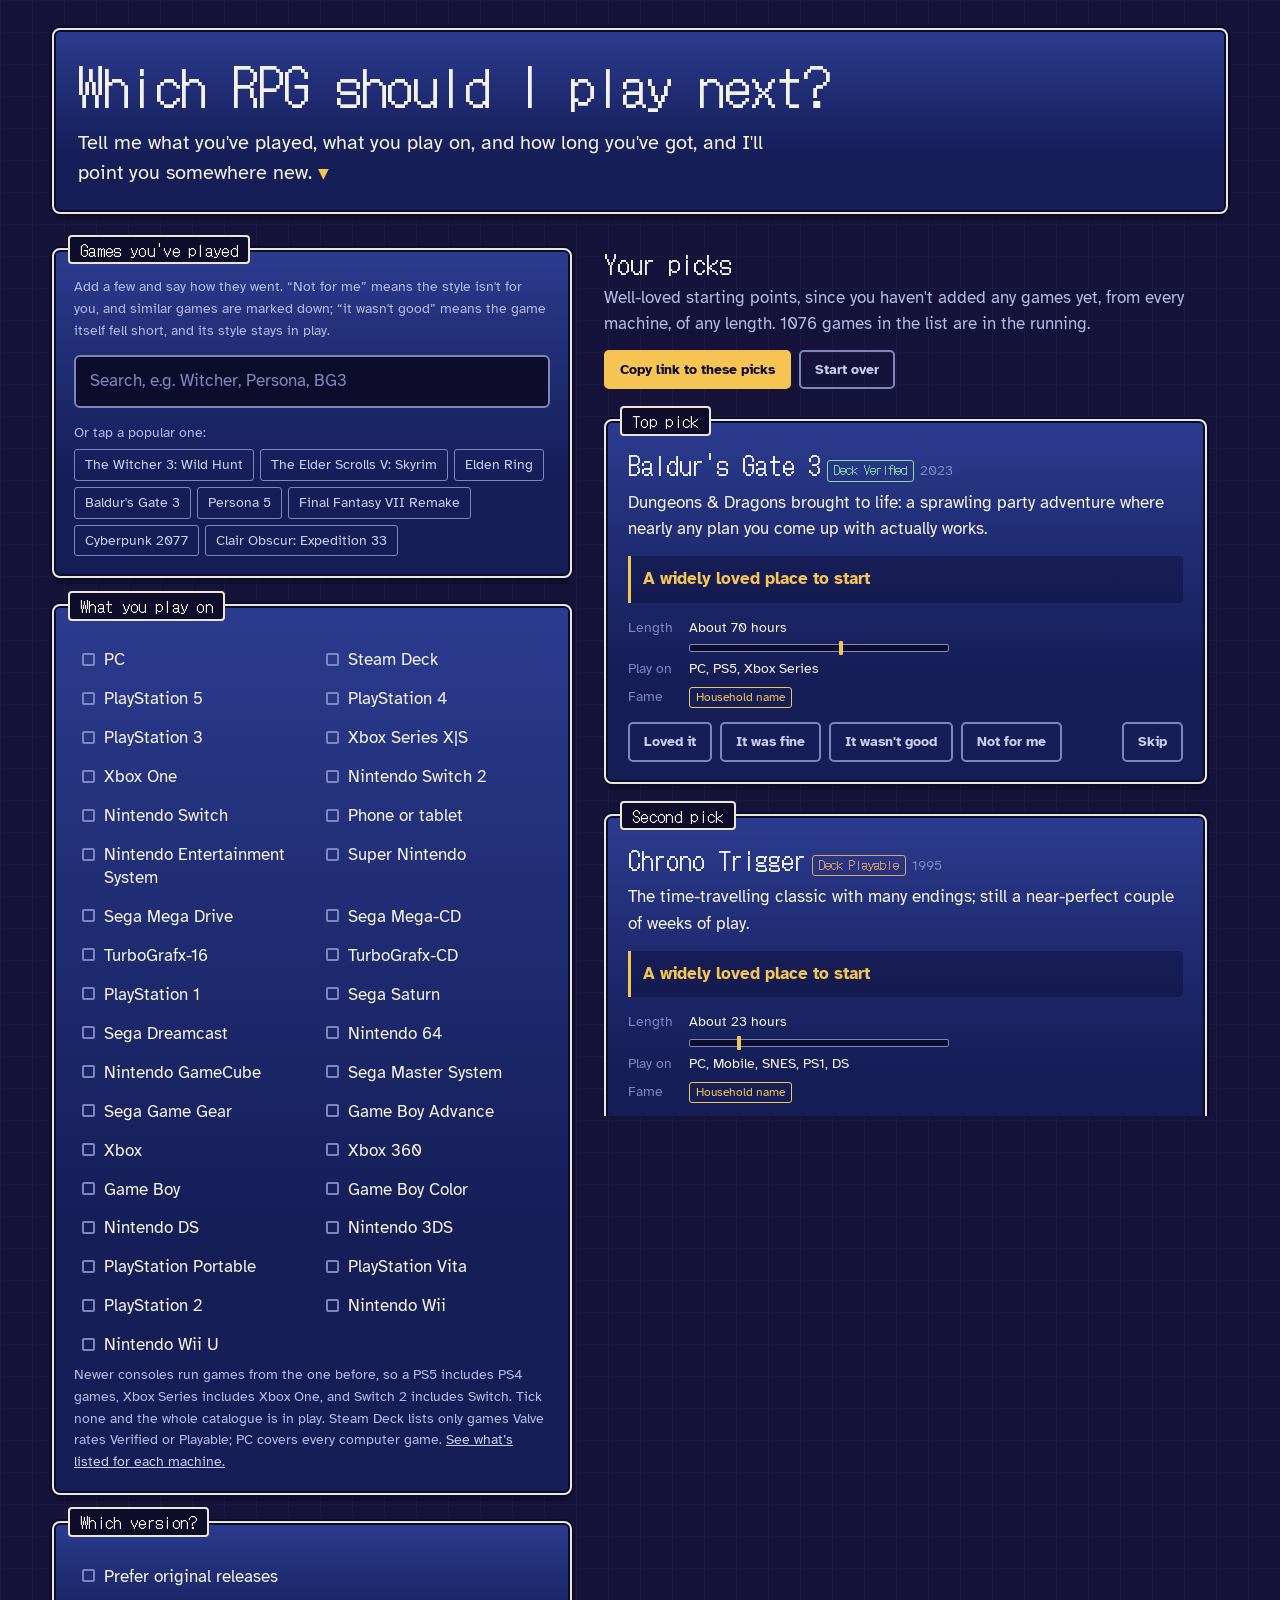
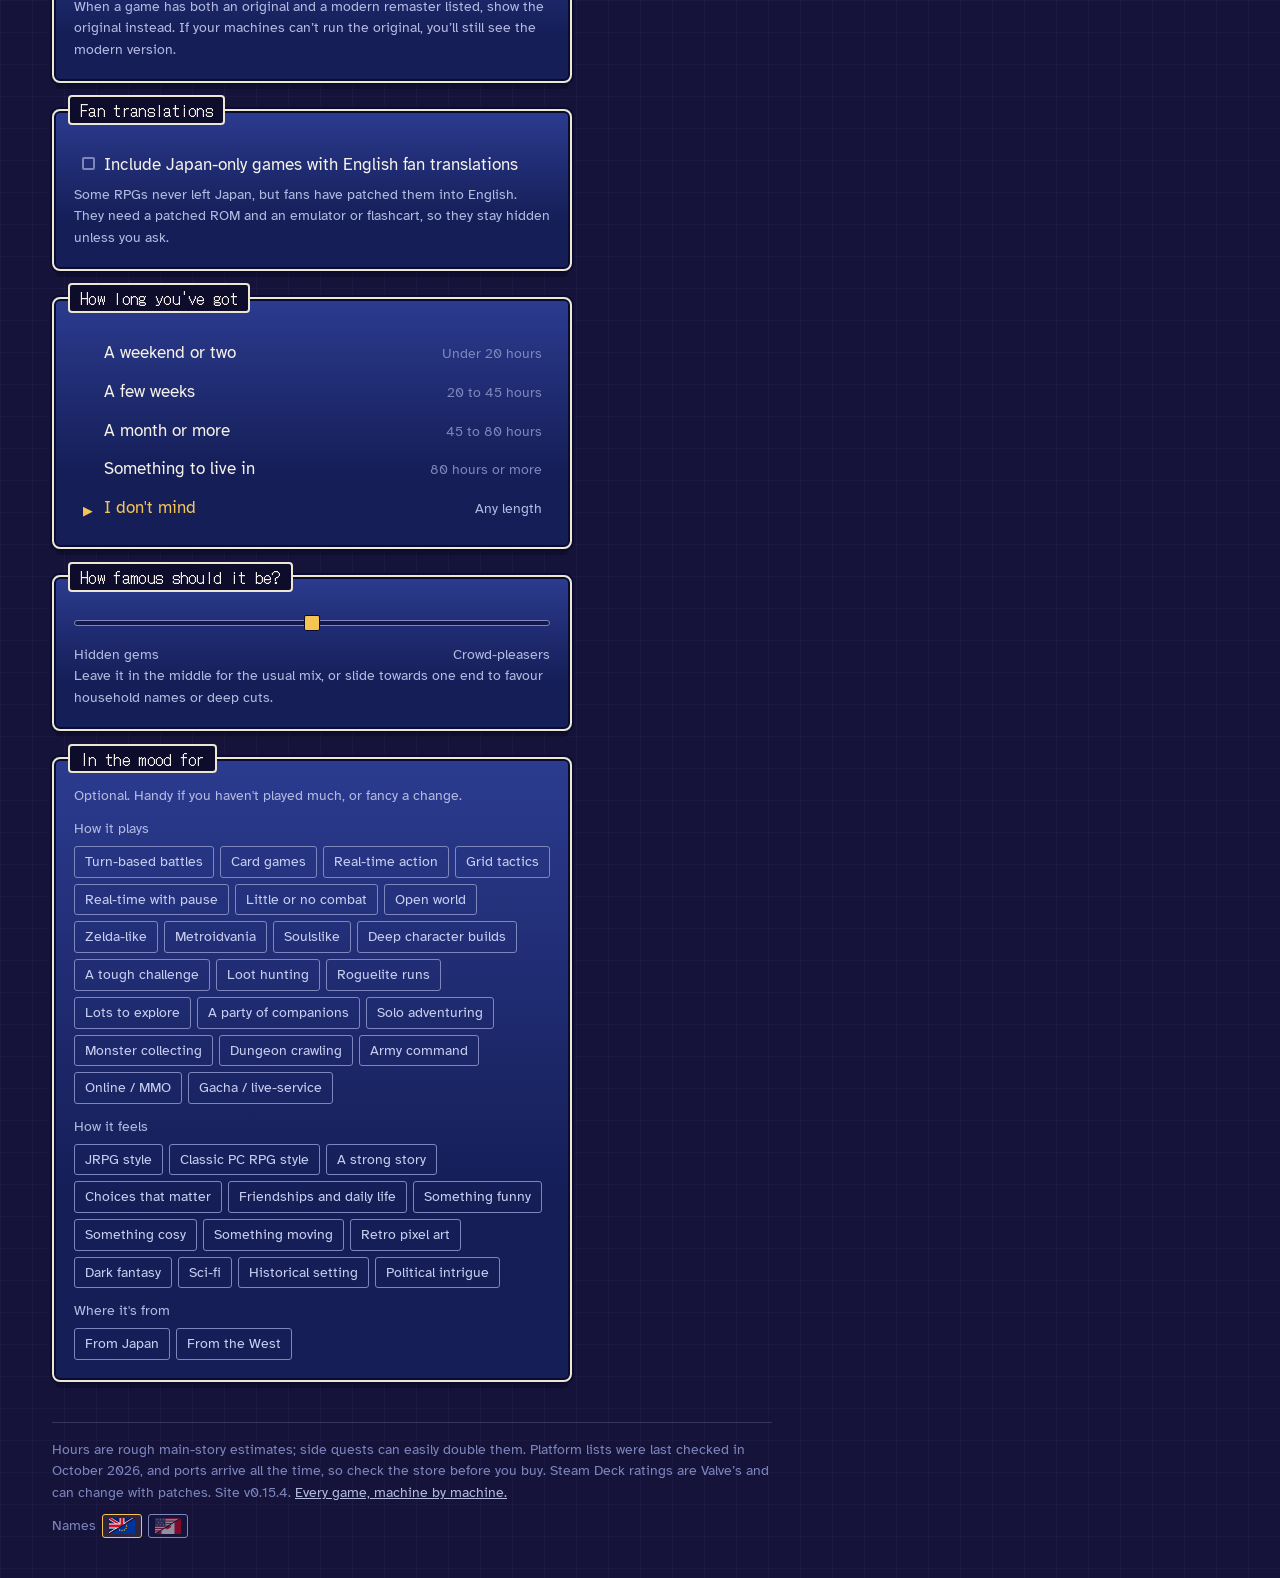
==== commit 0ca30c82: "chore: Bump the footer version to 0.15.4" ====
--- a/index.html
+++ b/index.html
@@ -150,7 +150,7 @@
     </main>
 
     <footer class="footer">
-      <p>Hours are rough main-story estimates; side quests can easily double them. Platform lists were last checked in <span id="updated">October 2026</span>, and ports arrive all the time, so check the store before you buy. Steam Deck ratings are Valve&#8217;s and can change with patches. Site v<span id="version">0.15.3</span>. <a href="catalogue.html">Every game, machine by machine.</a></p>
+      <p>Hours are rough main-story estimates; side quests can easily double them. Platform lists were last checked in <span id="updated">October 2026</span>, and ports arrive all the time, so check the store before you buy. Steam Deck ratings are Valve&#8217;s and can change with patches. Site v<span id="version">0.15.4</span>. <a href="catalogue.html">Every game, machine by machine.</a></p>
       <div class="name-toggle" role="group" aria-label="Game names">
         <span class="name-toggle-label" aria-hidden="true">Names</span>
         <button type="button" class="name-opt" data-name="eu" aria-pressed="true" aria-label="UK and European names">
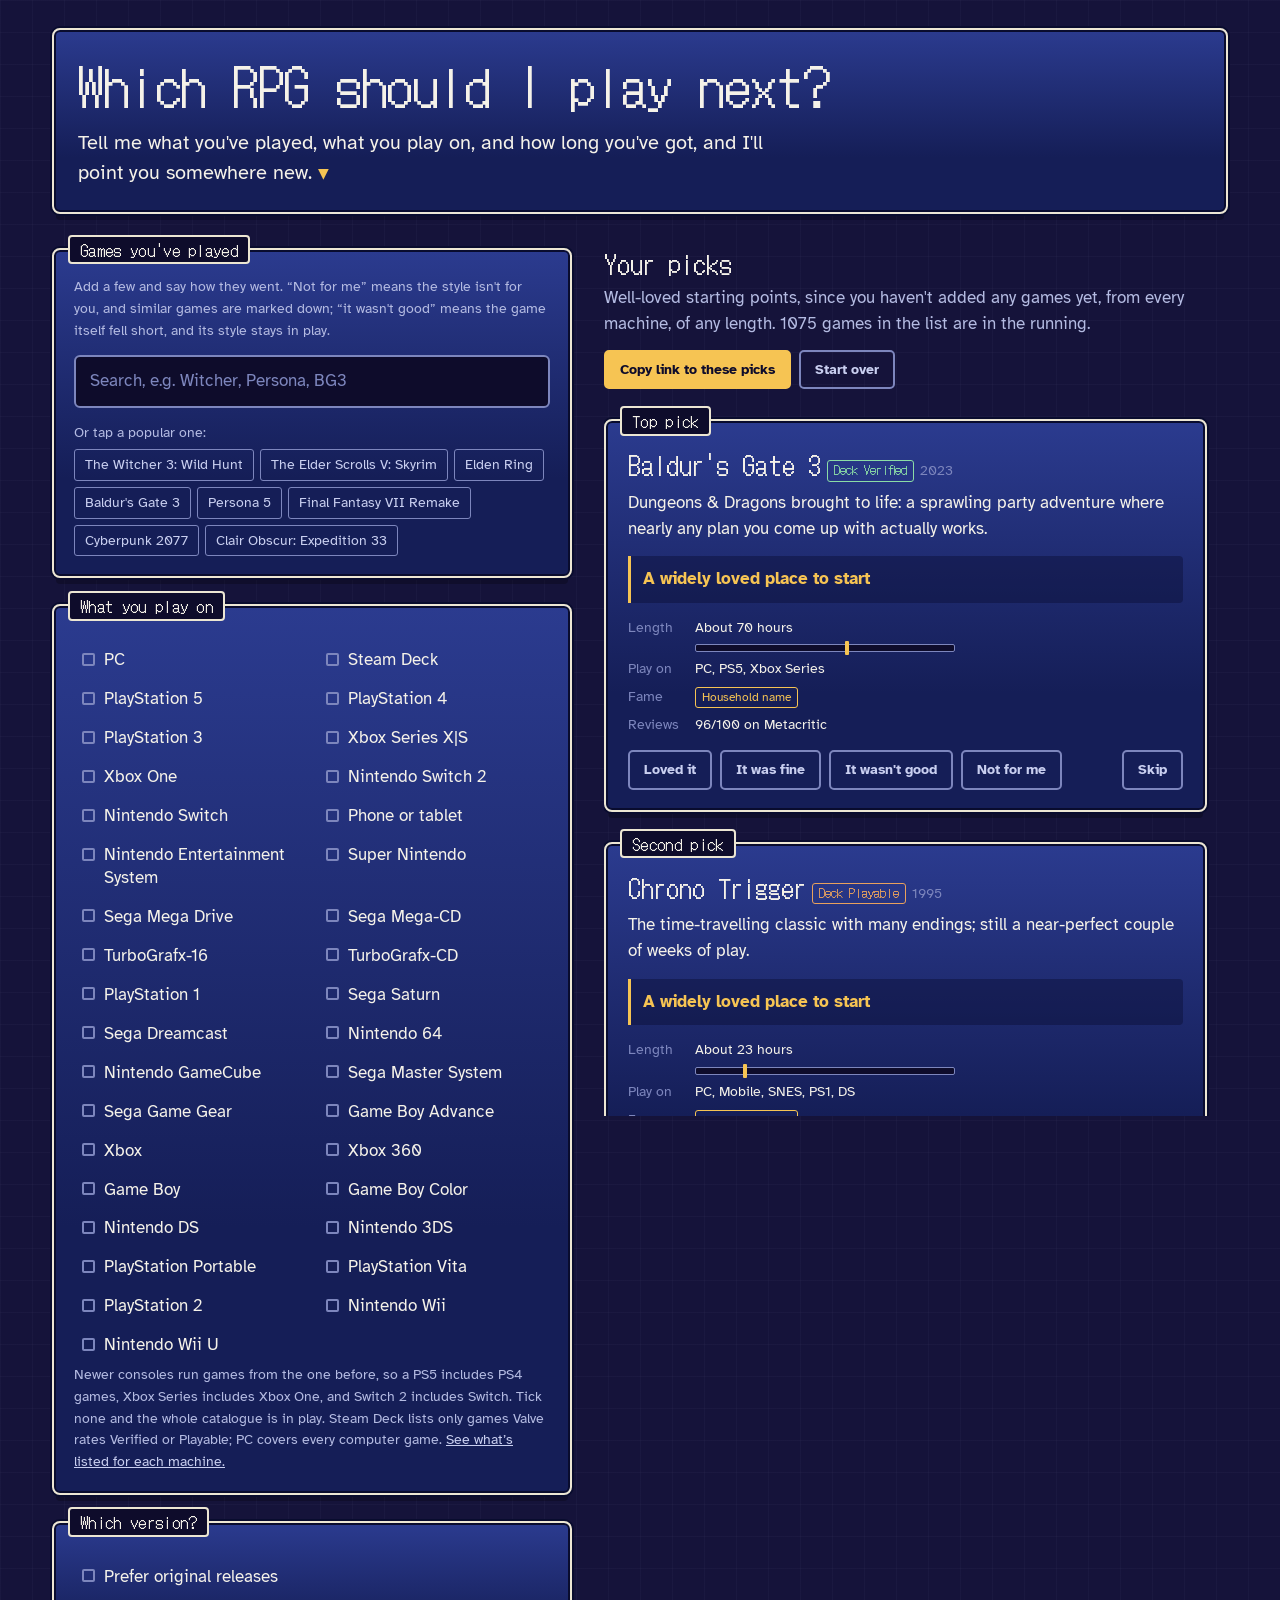
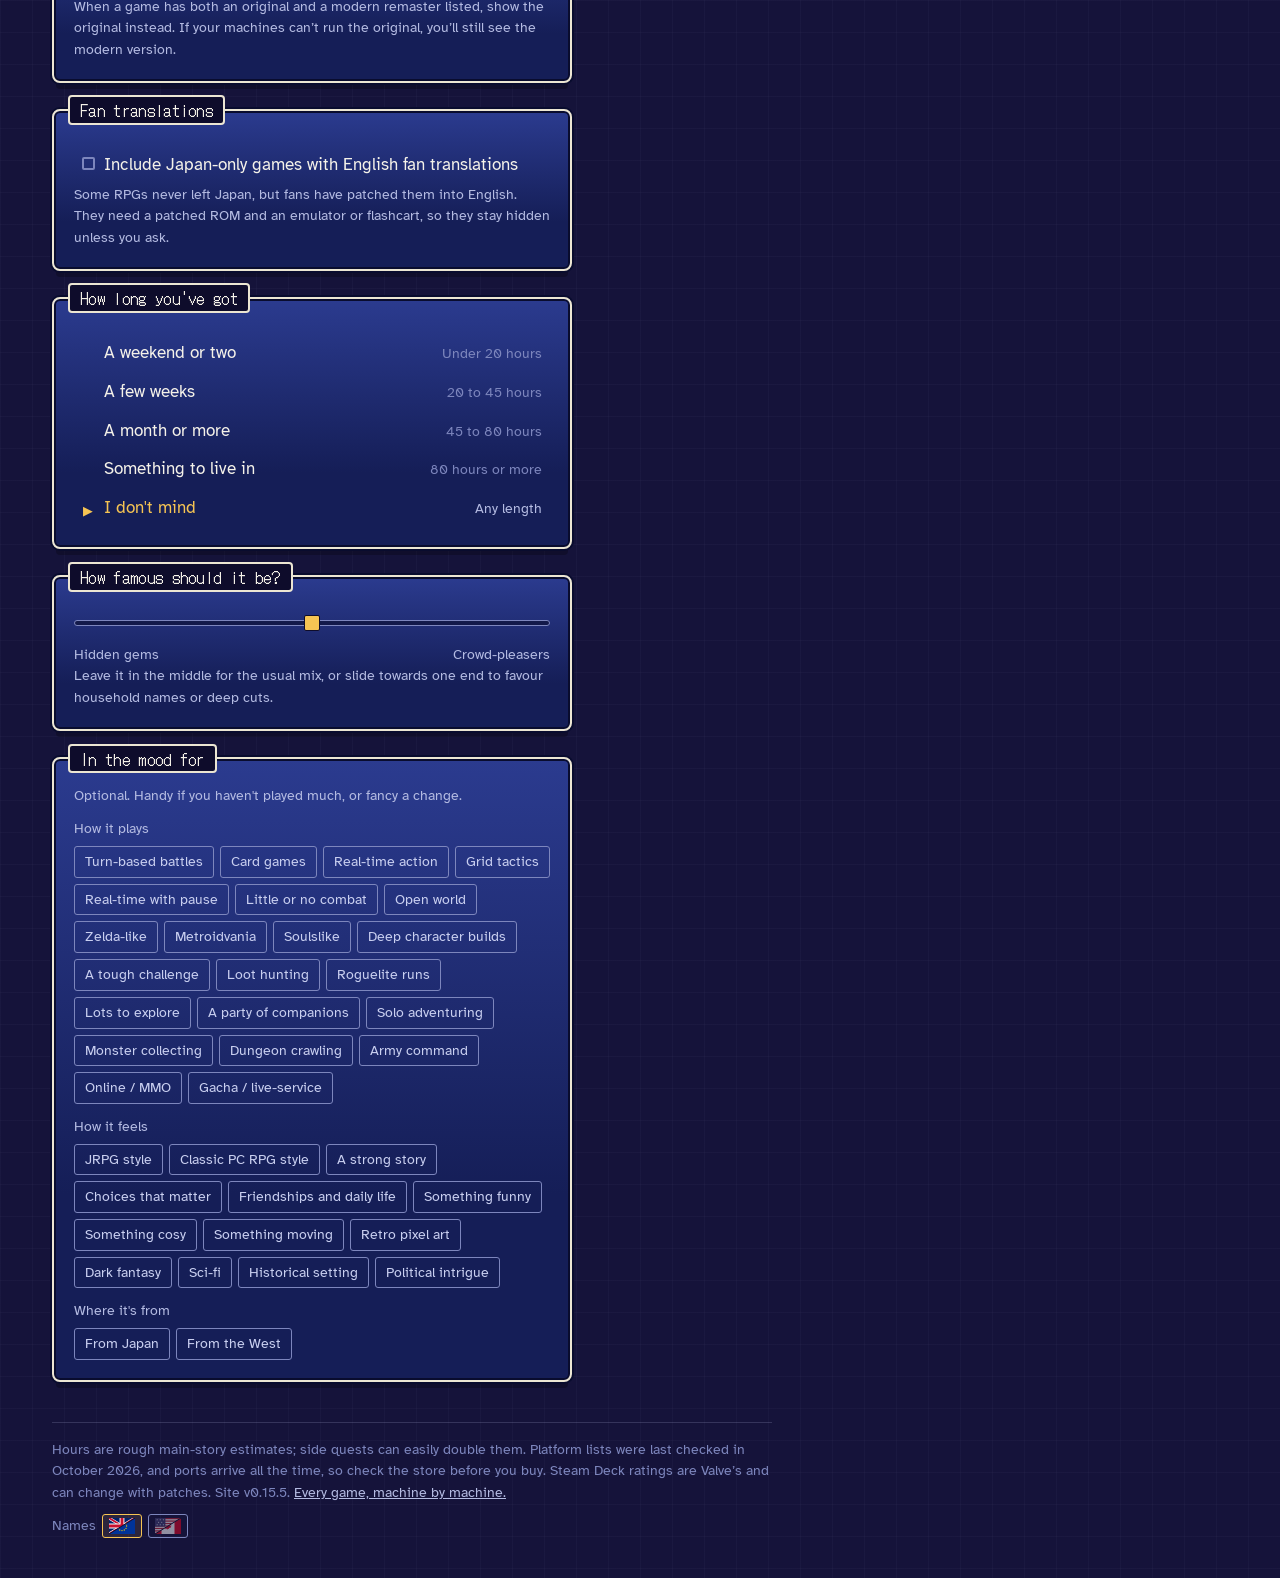
==== commit 425bb59a: "chore: Bump the footer version to 0.15.5" ====
--- a/index.html
+++ b/index.html
@@ -150,7 +150,7 @@
     </main>
 
     <footer class="footer">
-      <p>Hours are rough main-story estimates; side quests can easily double them. Platform lists were last checked in <span id="updated">October 2026</span>, and ports arrive all the time, so check the store before you buy. Steam Deck ratings are Valve&#8217;s and can change with patches. Site v<span id="version">0.15.4</span>. <a href="catalogue.html">Every game, machine by machine.</a></p>
+      <p>Hours are rough main-story estimates; side quests can easily double them. Platform lists were last checked in <span id="updated">October 2026</span>, and ports arrive all the time, so check the store before you buy. Steam Deck ratings are Valve&#8217;s and can change with patches. Site v<span id="version">0.15.5</span>. <a href="catalogue.html">Every game, machine by machine.</a></p>
       <div class="name-toggle" role="group" aria-label="Game names">
         <span class="name-toggle-label" aria-hidden="true">Names</span>
         <button type="button" class="name-opt" data-name="eu" aria-pressed="true" aria-label="UK and European names">
--- a/css/style.css
+++ b/css/style.css
@@ -713,6 +713,20 @@
 .fame-3 { color: var(--mint); }
 .fame-4 { color: var(--gold); }
 
+/* Critical reception, kept separate from the fame tier */
+.review-chip {
+  display: inline-block;
+  margin-left: 6px;
+  padding: 0 6px;
+  border: 1px solid currentColor;
+  border-radius: 3px;
+  font-size: 0.78rem;
+  line-height: 1.55;
+  color: var(--amber);
+  white-space: nowrap;
+  cursor: help;
+}
+
 /* The marker for Japan-only games playable via an English fan translation */
 .fan-chip {
   display: inline-block;
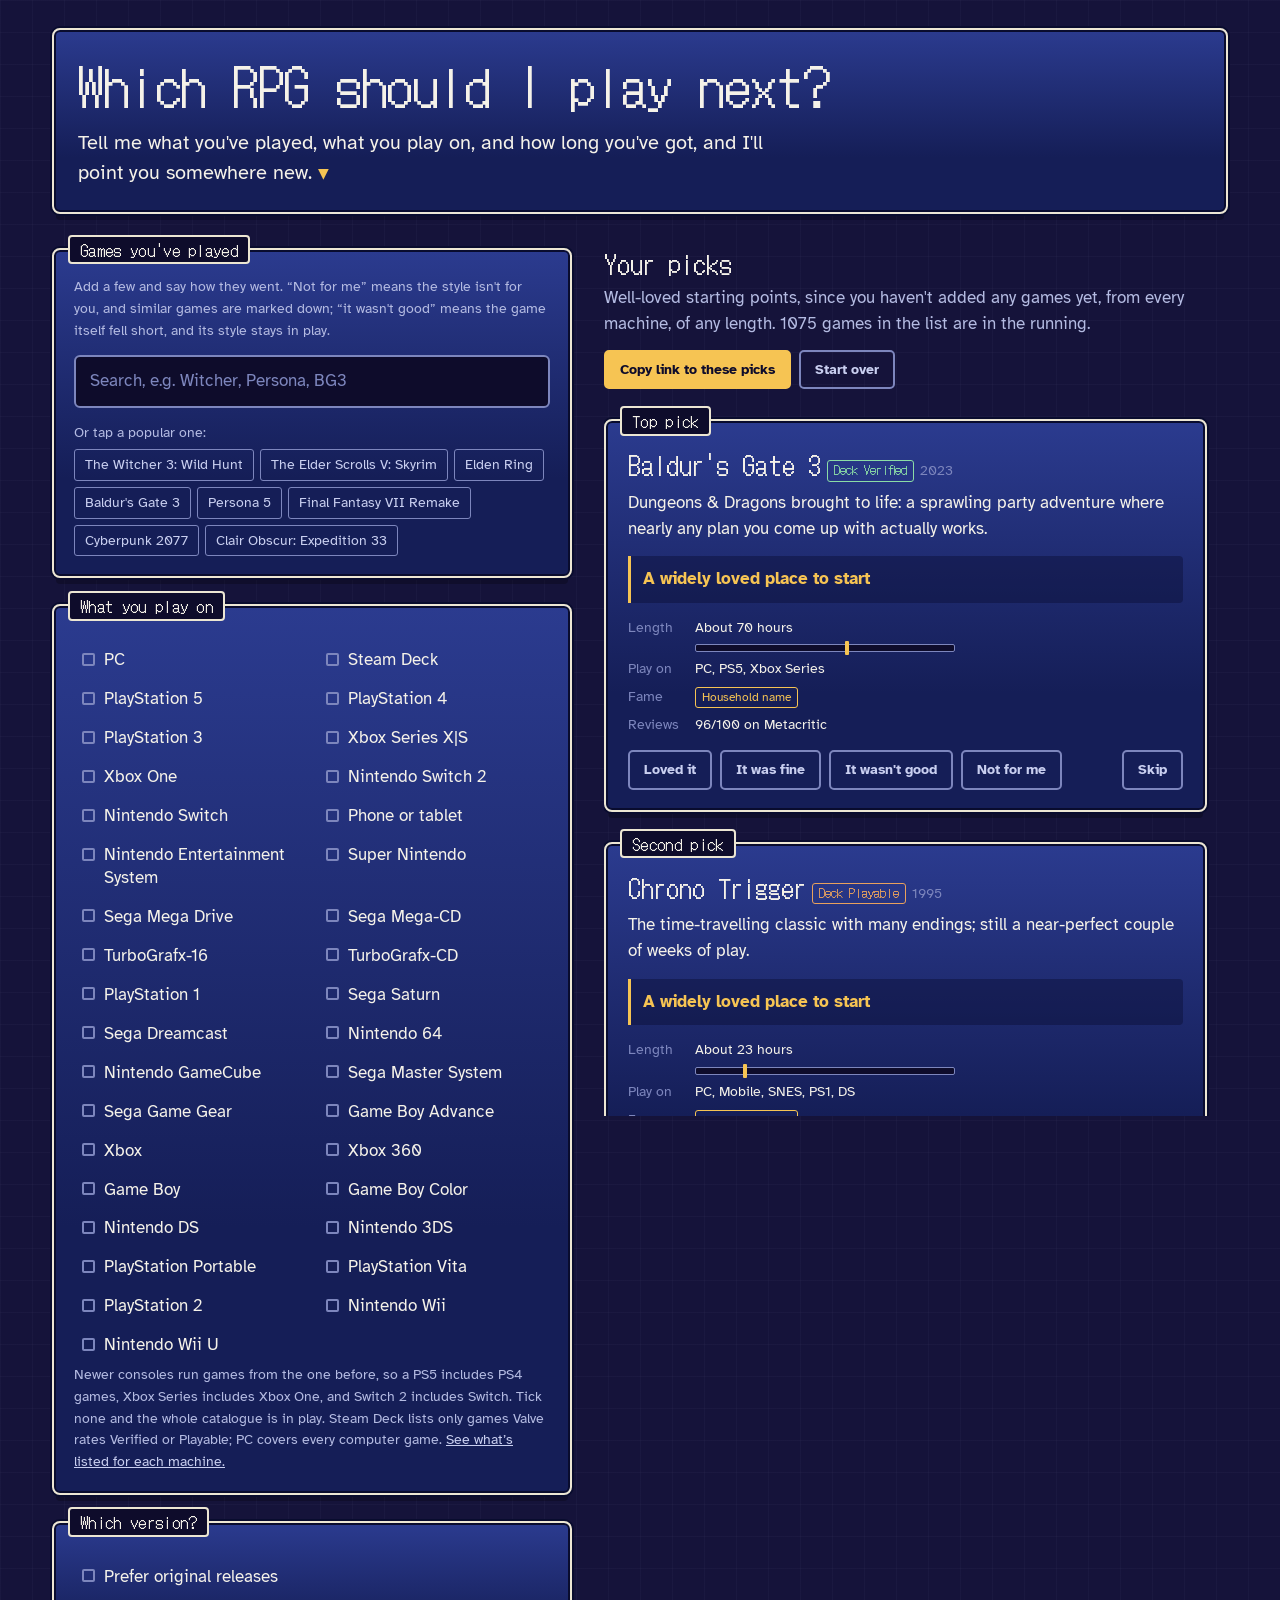
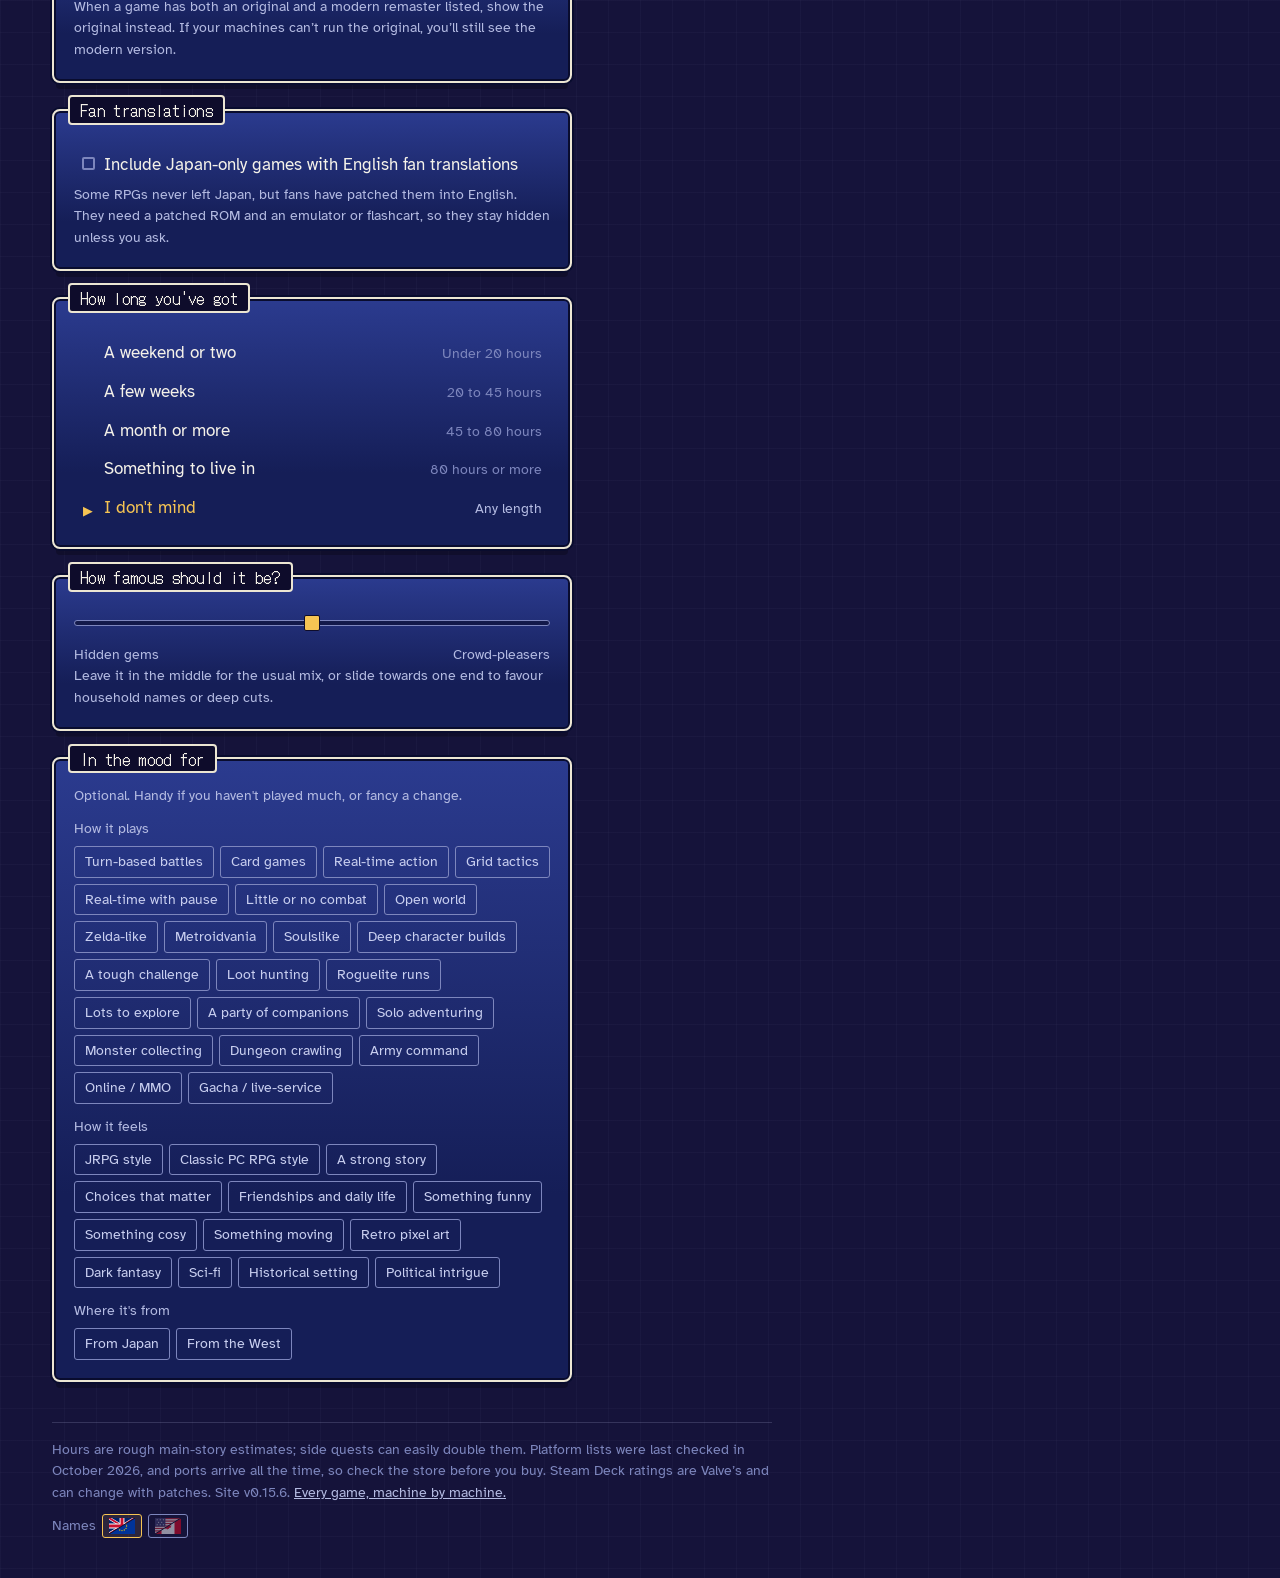
==== commit 9afcc427: "chore: Bump the footer version to 0.15.6" ====
--- a/index.html
+++ b/index.html
@@ -150,7 +150,7 @@
     </main>
 
     <footer class="footer">
-      <p>Hours are rough main-story estimates; side quests can easily double them. Platform lists were last checked in <span id="updated">October 2026</span>, and ports arrive all the time, so check the store before you buy. Steam Deck ratings are Valve&#8217;s and can change with patches. Site v<span id="version">0.15.5</span>. <a href="catalogue.html">Every game, machine by machine.</a></p>
+      <p>Hours are rough main-story estimates; side quests can easily double them. Platform lists were last checked in <span id="updated">October 2026</span>, and ports arrive all the time, so check the store before you buy. Steam Deck ratings are Valve&#8217;s and can change with patches. Site v<span id="version">0.15.6</span>. <a href="catalogue.html">Every game, machine by machine.</a></p>
       <div class="name-toggle" role="group" aria-label="Game names">
         <span class="name-toggle-label" aria-hidden="true">Names</span>
         <button type="button" class="name-opt" data-name="eu" aria-pressed="true" aria-label="UK and European names">
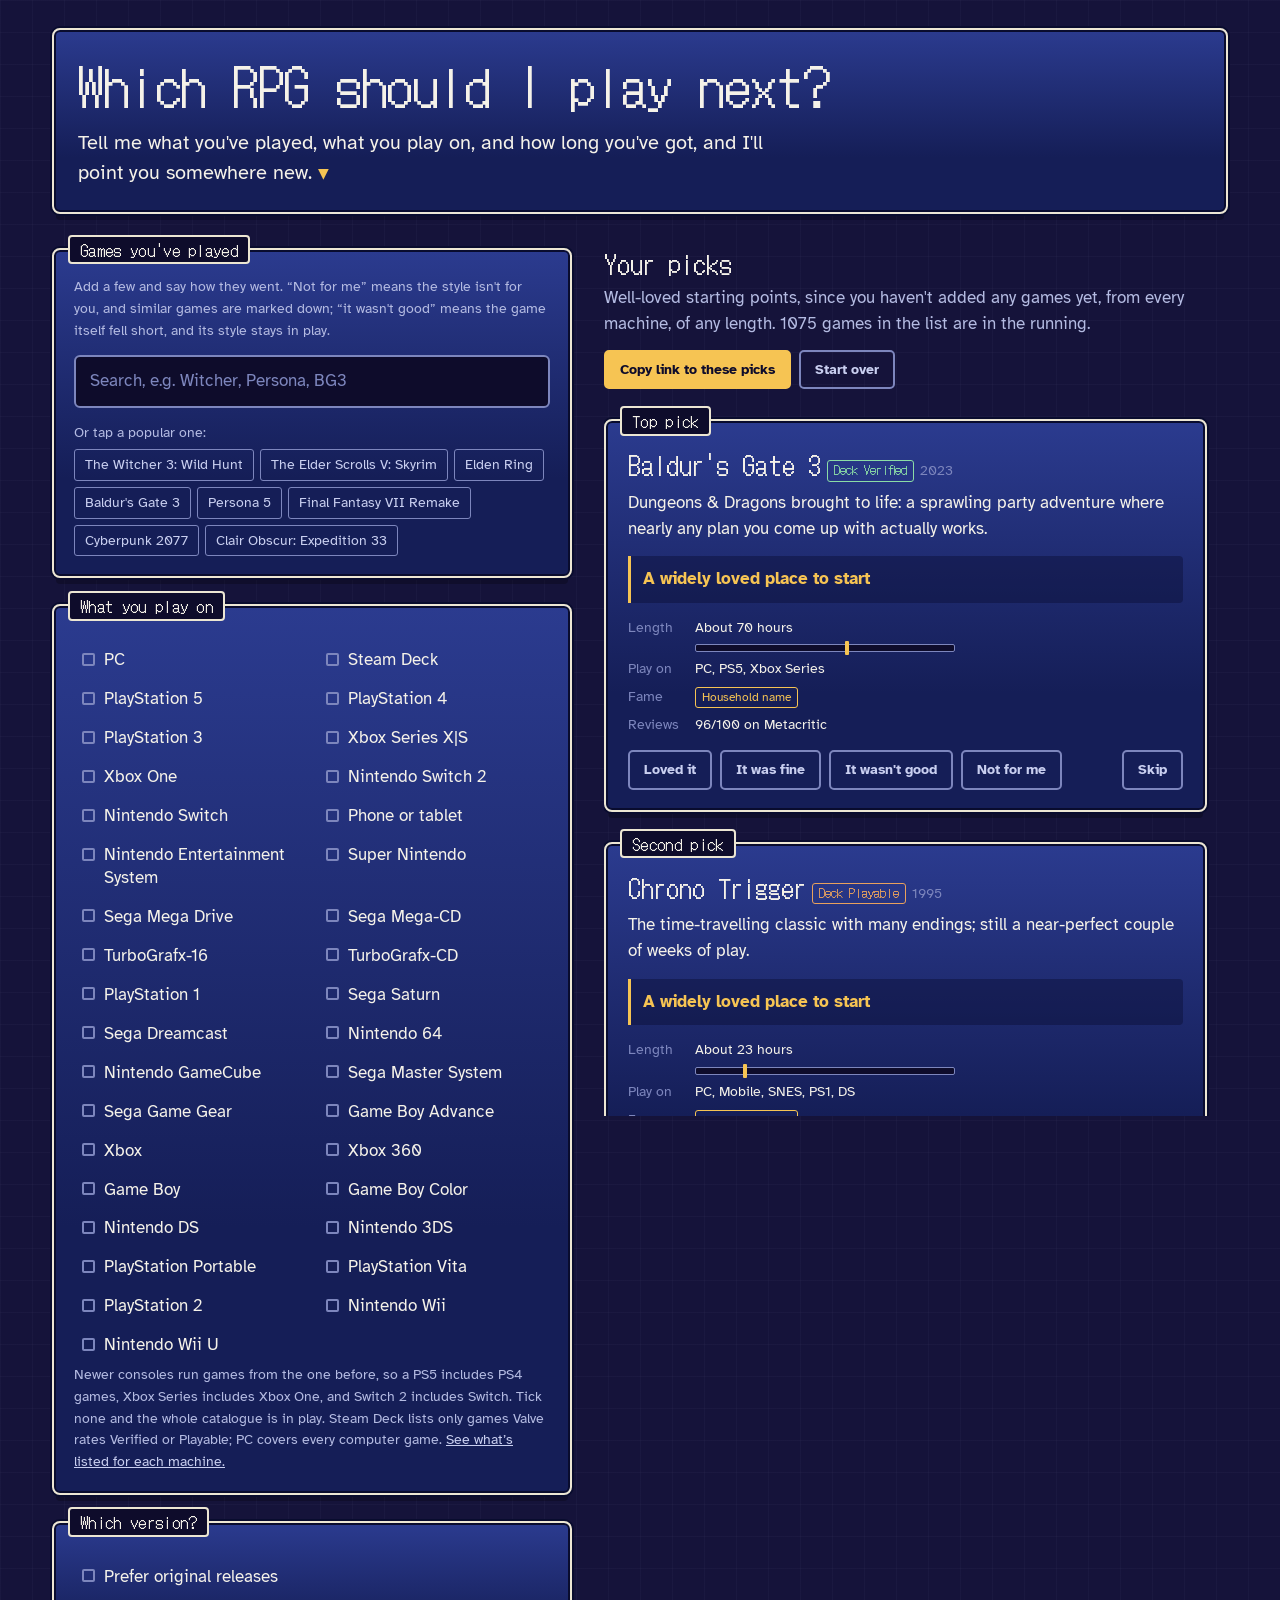
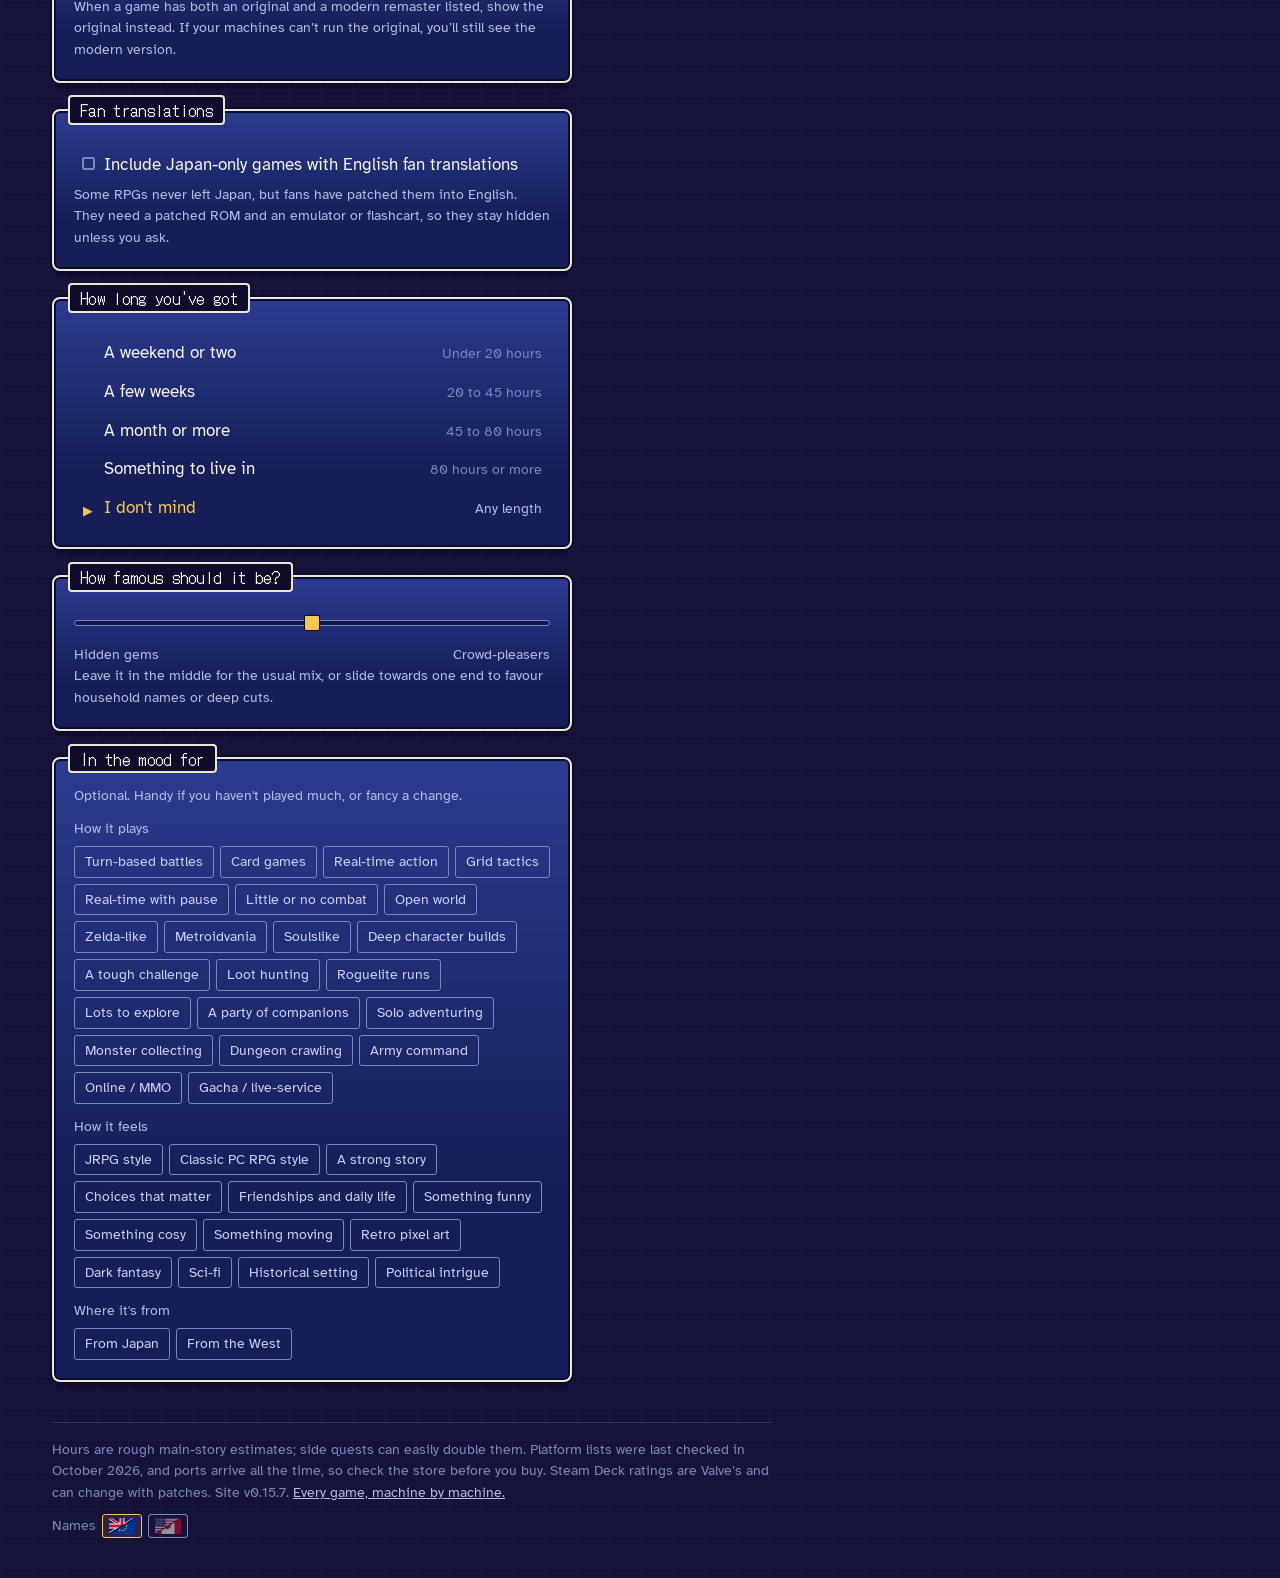
==== commit 7f7077cf: "chore: Bump the footer version to 0.15.7" ====
--- a/index.html
+++ b/index.html
@@ -150,7 +150,7 @@
     </main>
 
     <footer class="footer">
-      <p>Hours are rough main-story estimates; side quests can easily double them. Platform lists were last checked in <span id="updated">October 2026</span>, and ports arrive all the time, so check the store before you buy. Steam Deck ratings are Valve&#8217;s and can change with patches. Site v<span id="version">0.15.6</span>. <a href="catalogue.html">Every game, machine by machine.</a></p>
+      <p>Hours are rough main-story estimates; side quests can easily double them. Platform lists were last checked in <span id="updated">October 2026</span>, and ports arrive all the time, so check the store before you buy. Steam Deck ratings are Valve&#8217;s and can change with patches. Site v<span id="version">0.15.7</span>. <a href="catalogue.html">Every game, machine by machine.</a></p>
       <div class="name-toggle" role="group" aria-label="Game names">
         <span class="name-toggle-label" aria-hidden="true">Names</span>
         <button type="button" class="name-opt" data-name="eu" aria-pressed="true" aria-label="UK and European names">
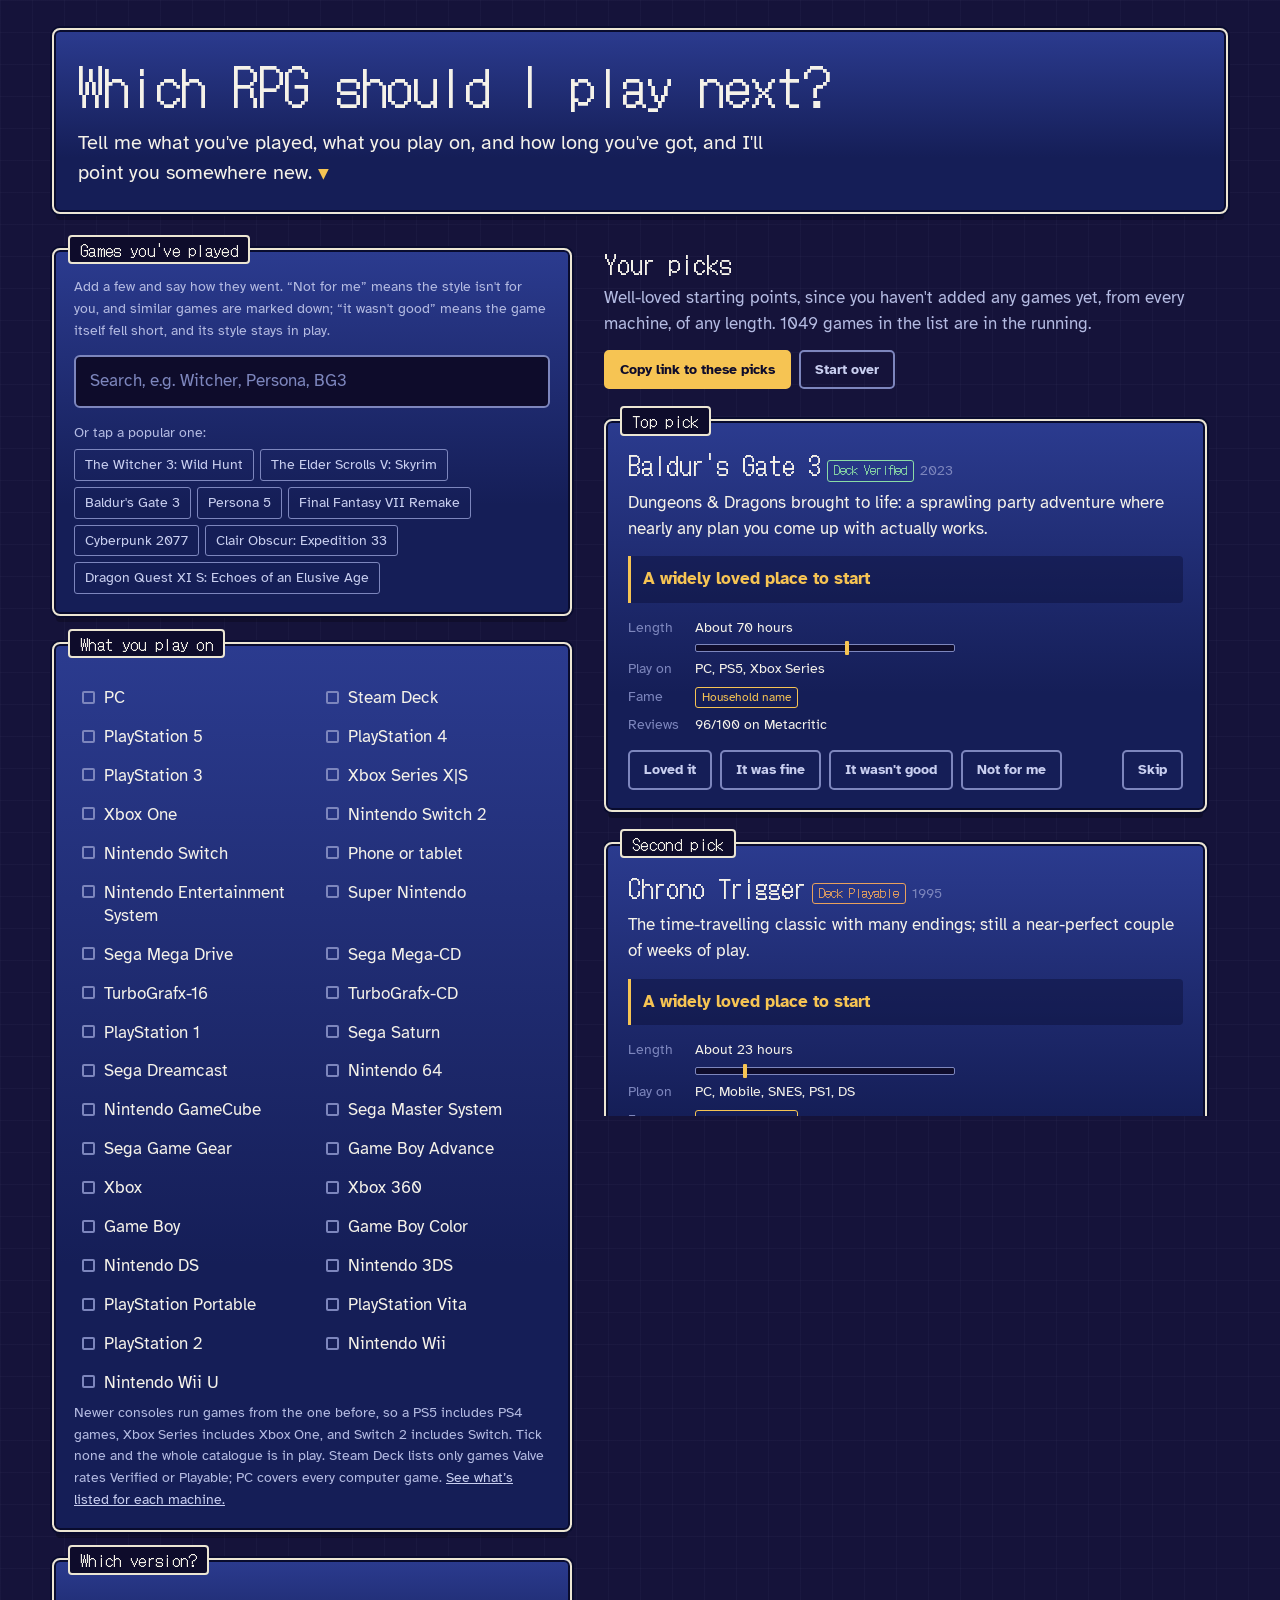
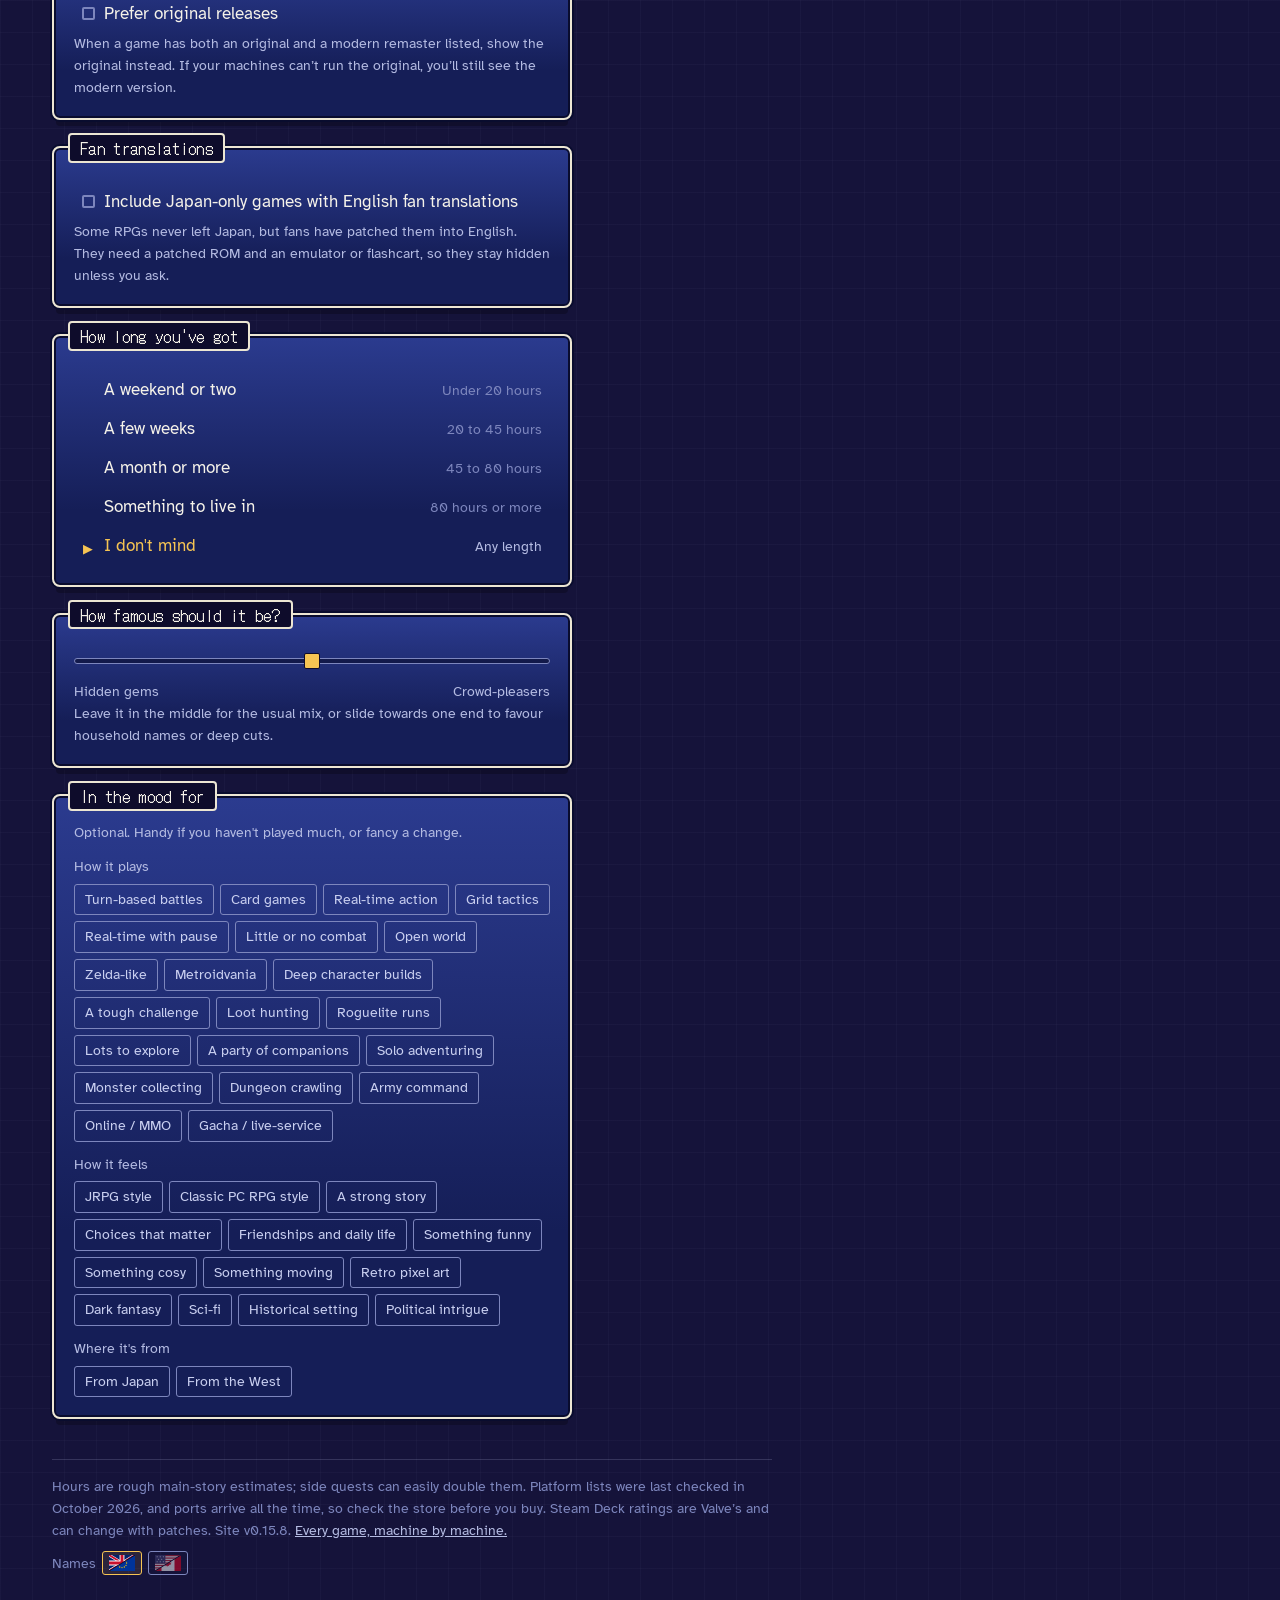
==== commit 203b4c48: "chore: Bump the footer version to 0.15.8" ====
--- a/index.html
+++ b/index.html
@@ -150,7 +150,7 @@
     </main>
 
     <footer class="footer">
-      <p>Hours are rough main-story estimates; side quests can easily double them. Platform lists were last checked in <span id="updated">October 2026</span>, and ports arrive all the time, so check the store before you buy. Steam Deck ratings are Valve&#8217;s and can change with patches. Site v<span id="version">0.15.7</span>. <a href="catalogue.html">Every game, machine by machine.</a></p>
+      <p>Hours are rough main-story estimates; side quests can easily double them. Platform lists were last checked in <span id="updated">October 2026</span>, and ports arrive all the time, so check the store before you buy. Steam Deck ratings are Valve&#8217;s and can change with patches. Site v<span id="version">0.15.8</span>. <a href="catalogue.html">Every game, machine by machine.</a></p>
       <div class="name-toggle" role="group" aria-label="Game names">
         <span class="name-toggle-label" aria-hidden="true">Names</span>
         <button type="button" class="name-opt" data-name="eu" aria-pressed="true" aria-label="UK and European names">
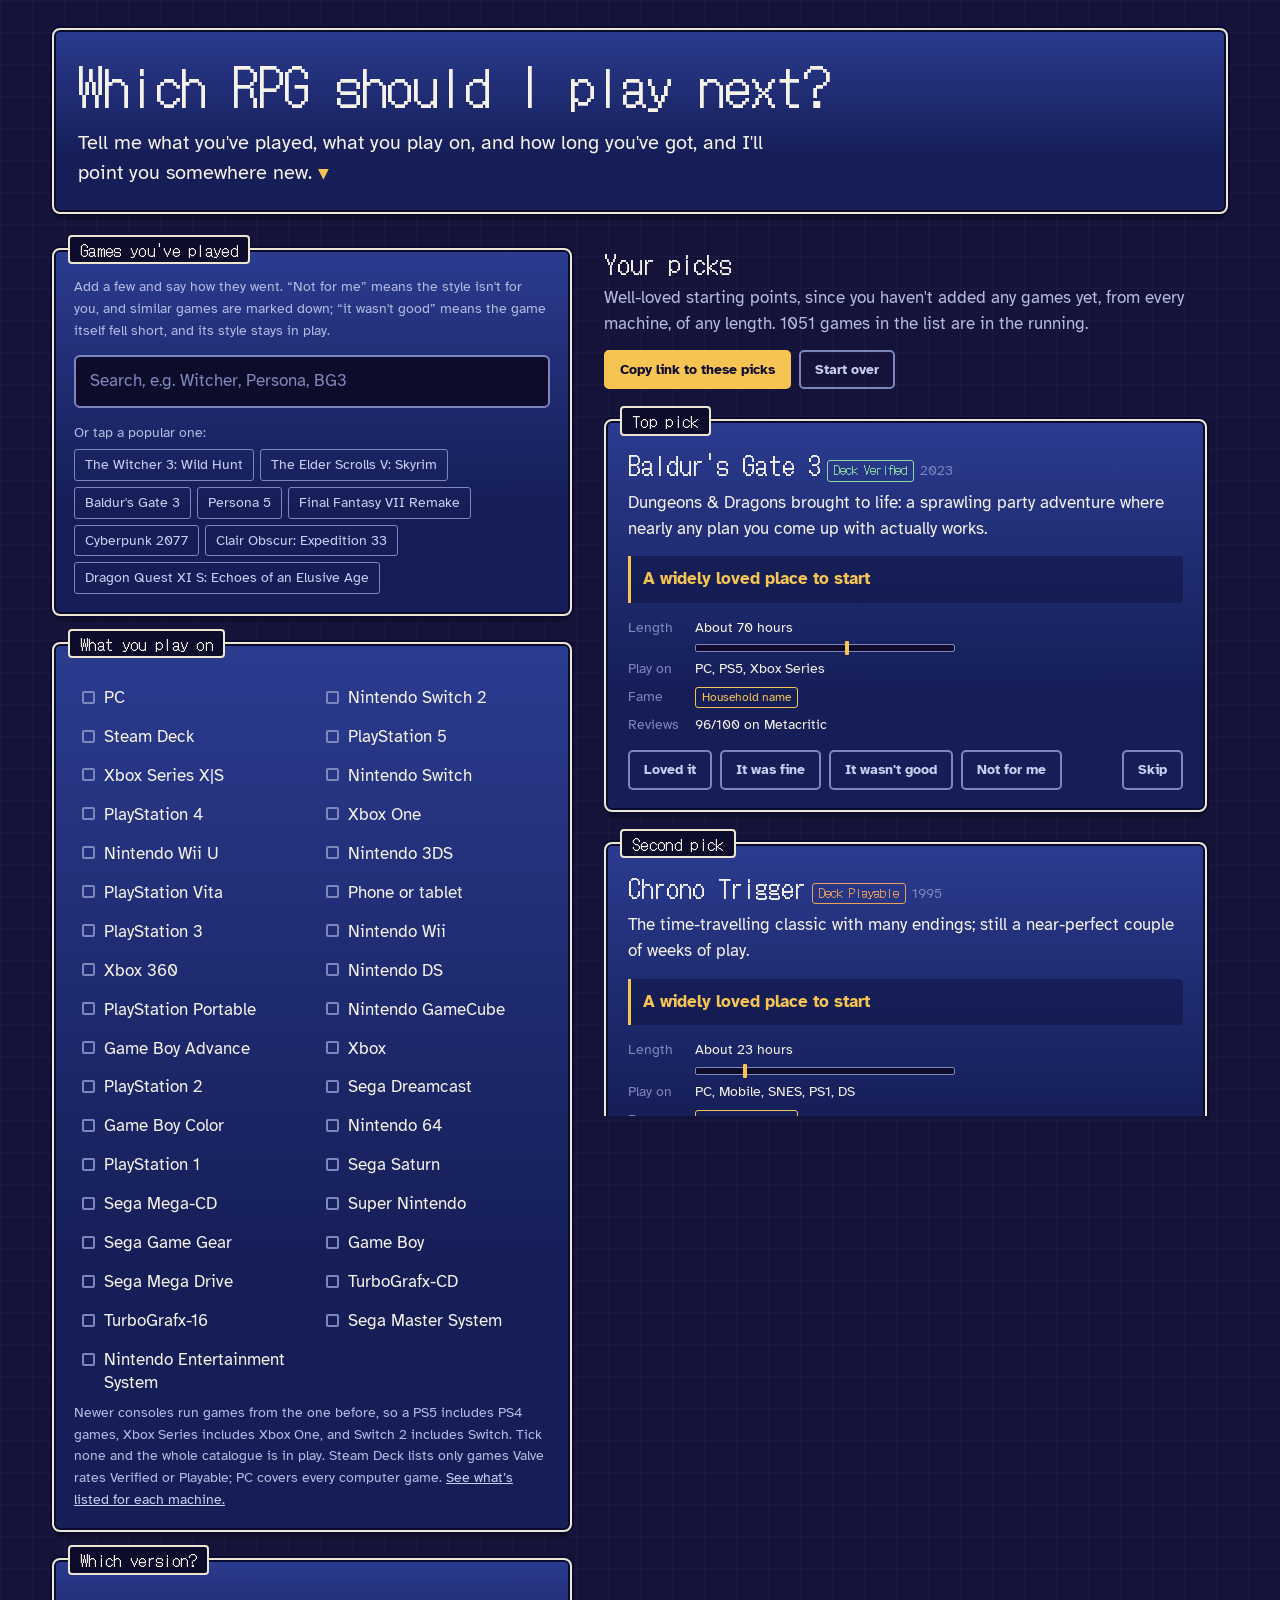
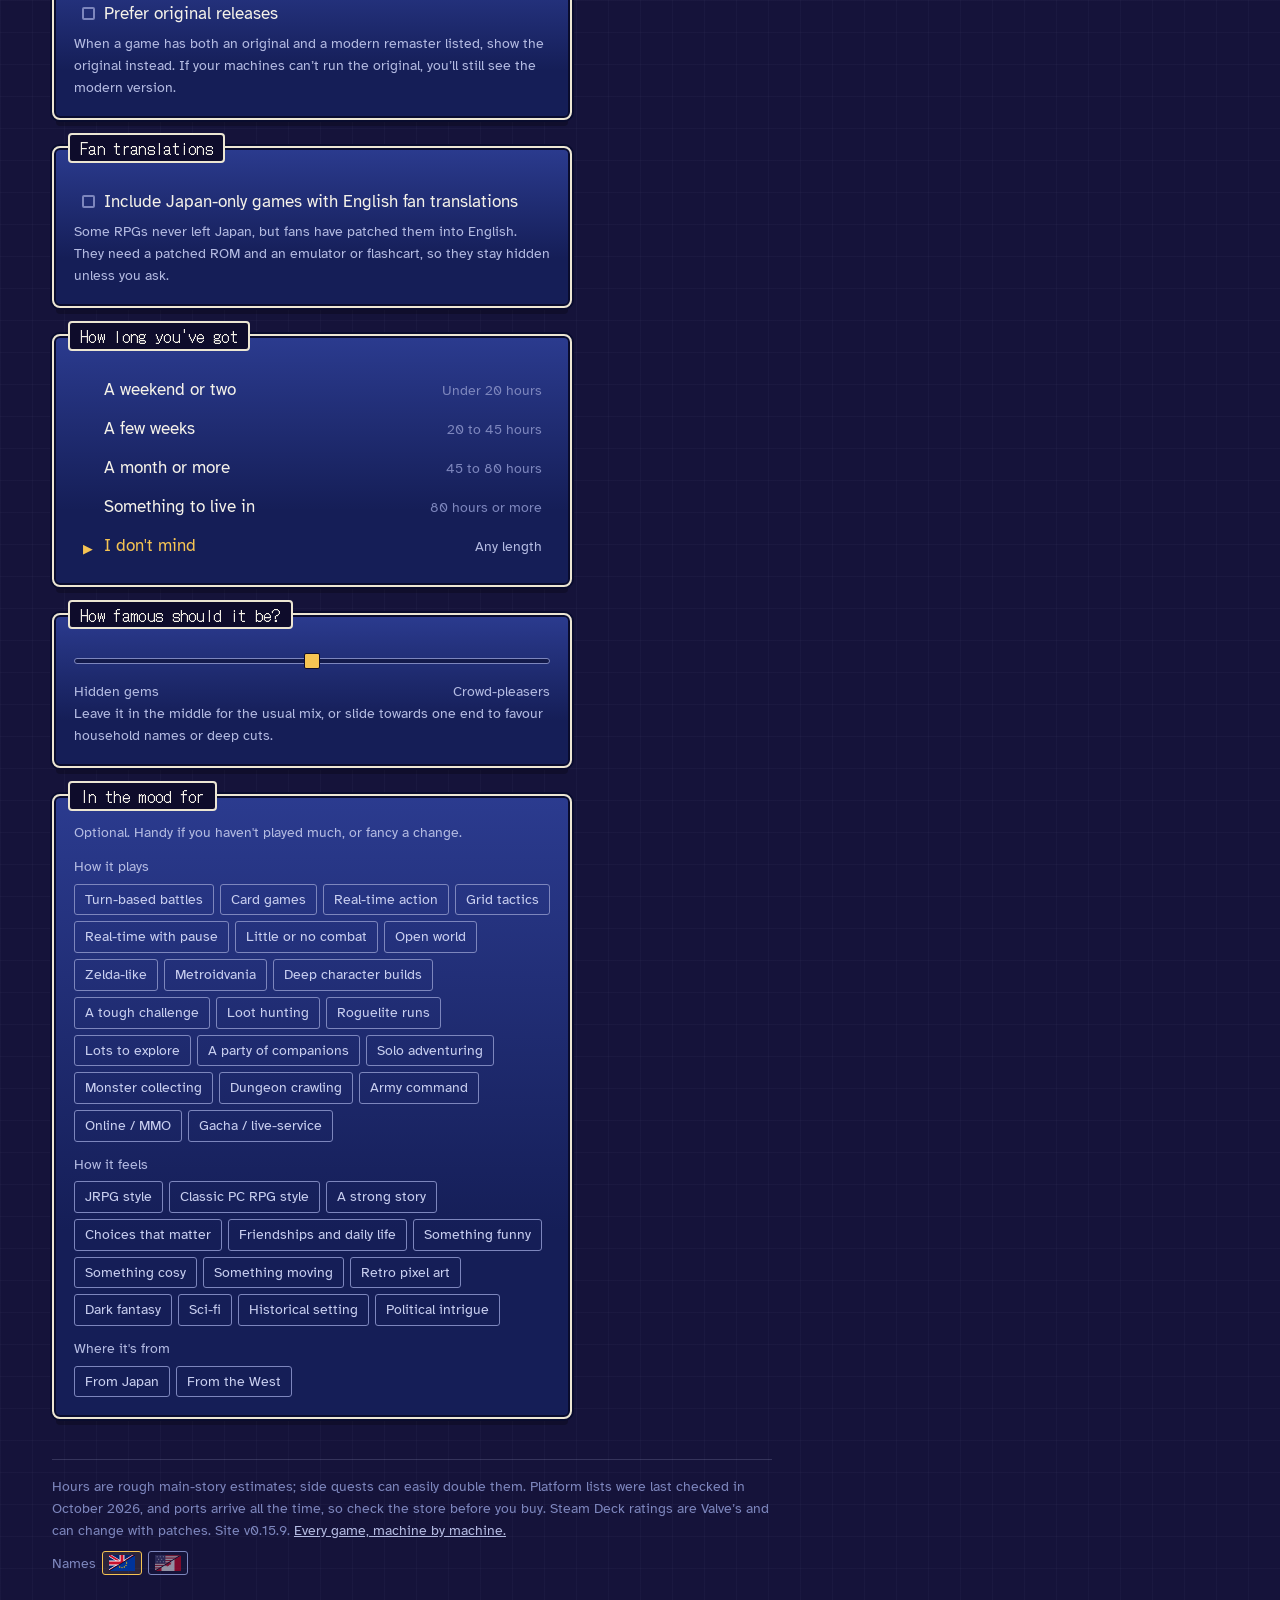
==== commit 1e2bfdc5: "chore: Bump the footer version to 0.15.9" ====
--- a/index.html
+++ b/index.html
@@ -150,7 +150,7 @@
     </main>
 
     <footer class="footer">
-      <p>Hours are rough main-story estimates; side quests can easily double them. Platform lists were last checked in <span id="updated">October 2026</span>, and ports arrive all the time, so check the store before you buy. Steam Deck ratings are Valve&#8217;s and can change with patches. Site v<span id="version">0.15.8</span>. <a href="catalogue.html">Every game, machine by machine.</a></p>
+      <p>Hours are rough main-story estimates; side quests can easily double them. Platform lists were last checked in <span id="updated">October 2026</span>, and ports arrive all the time, so check the store before you buy. Steam Deck ratings are Valve&#8217;s and can change with patches. Site v<span id="version">0.15.9</span>. <a href="catalogue.html">Every game, machine by machine.</a></p>
       <div class="name-toggle" role="group" aria-label="Game names">
         <span class="name-toggle-label" aria-hidden="true">Names</span>
         <button type="button" class="name-opt" data-name="eu" aria-pressed="true" aria-label="UK and European names">
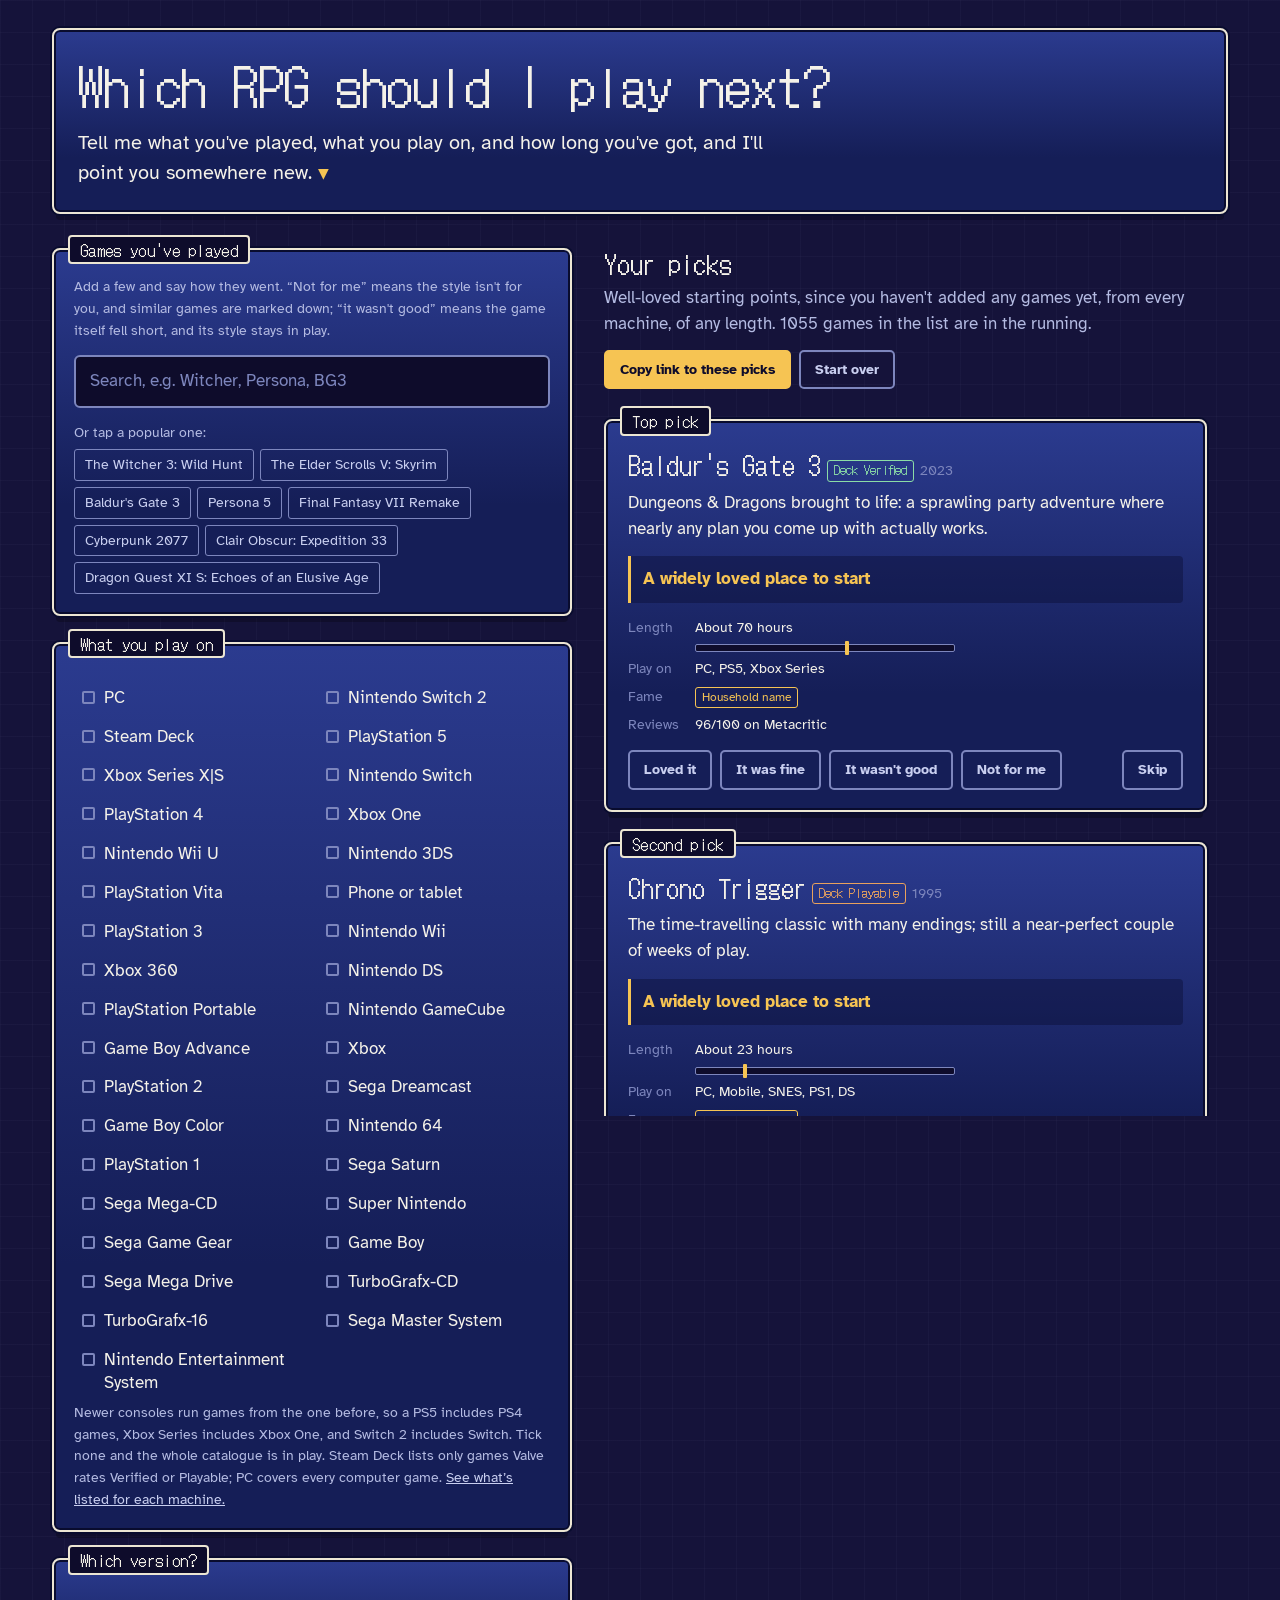
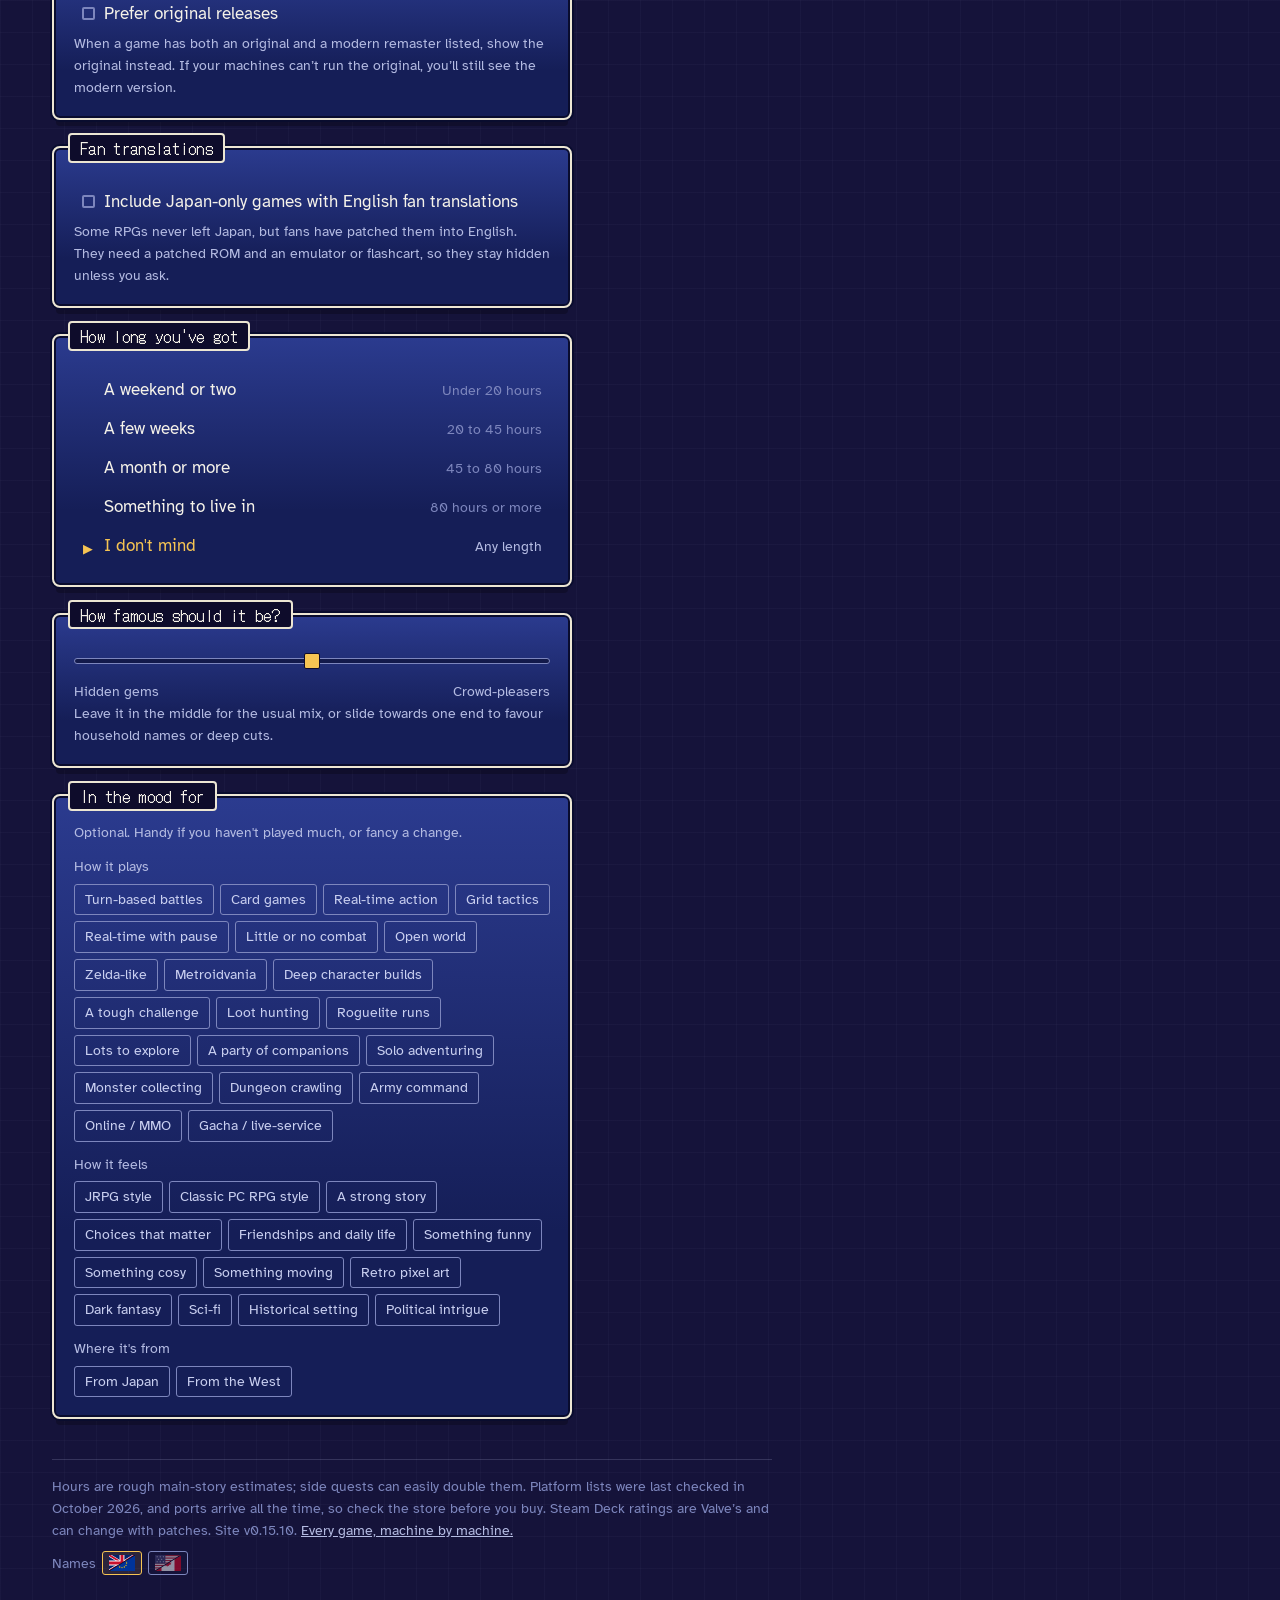
==== commit c297e0c6: "chore: Bump the footer version to 0.15.10" ====
--- a/index.html
+++ b/index.html
@@ -150,7 +150,7 @@
     </main>
 
     <footer class="footer">
-      <p>Hours are rough main-story estimates; side quests can easily double them. Platform lists were last checked in <span id="updated">October 2026</span>, and ports arrive all the time, so check the store before you buy. Steam Deck ratings are Valve&#8217;s and can change with patches. Site v<span id="version">0.15.9</span>. <a href="catalogue.html">Every game, machine by machine.</a></p>
+      <p>Hours are rough main-story estimates; side quests can easily double them. Platform lists were last checked in <span id="updated">October 2026</span>, and ports arrive all the time, so check the store before you buy. Steam Deck ratings are Valve&#8217;s and can change with patches. Site v<span id="version">0.15.10</span>. <a href="catalogue.html">Every game, machine by machine.</a></p>
       <div class="name-toggle" role="group" aria-label="Game names">
         <span class="name-toggle-label" aria-hidden="true">Names</span>
         <button type="button" class="name-opt" data-name="eu" aria-pressed="true" aria-label="UK and European names">
